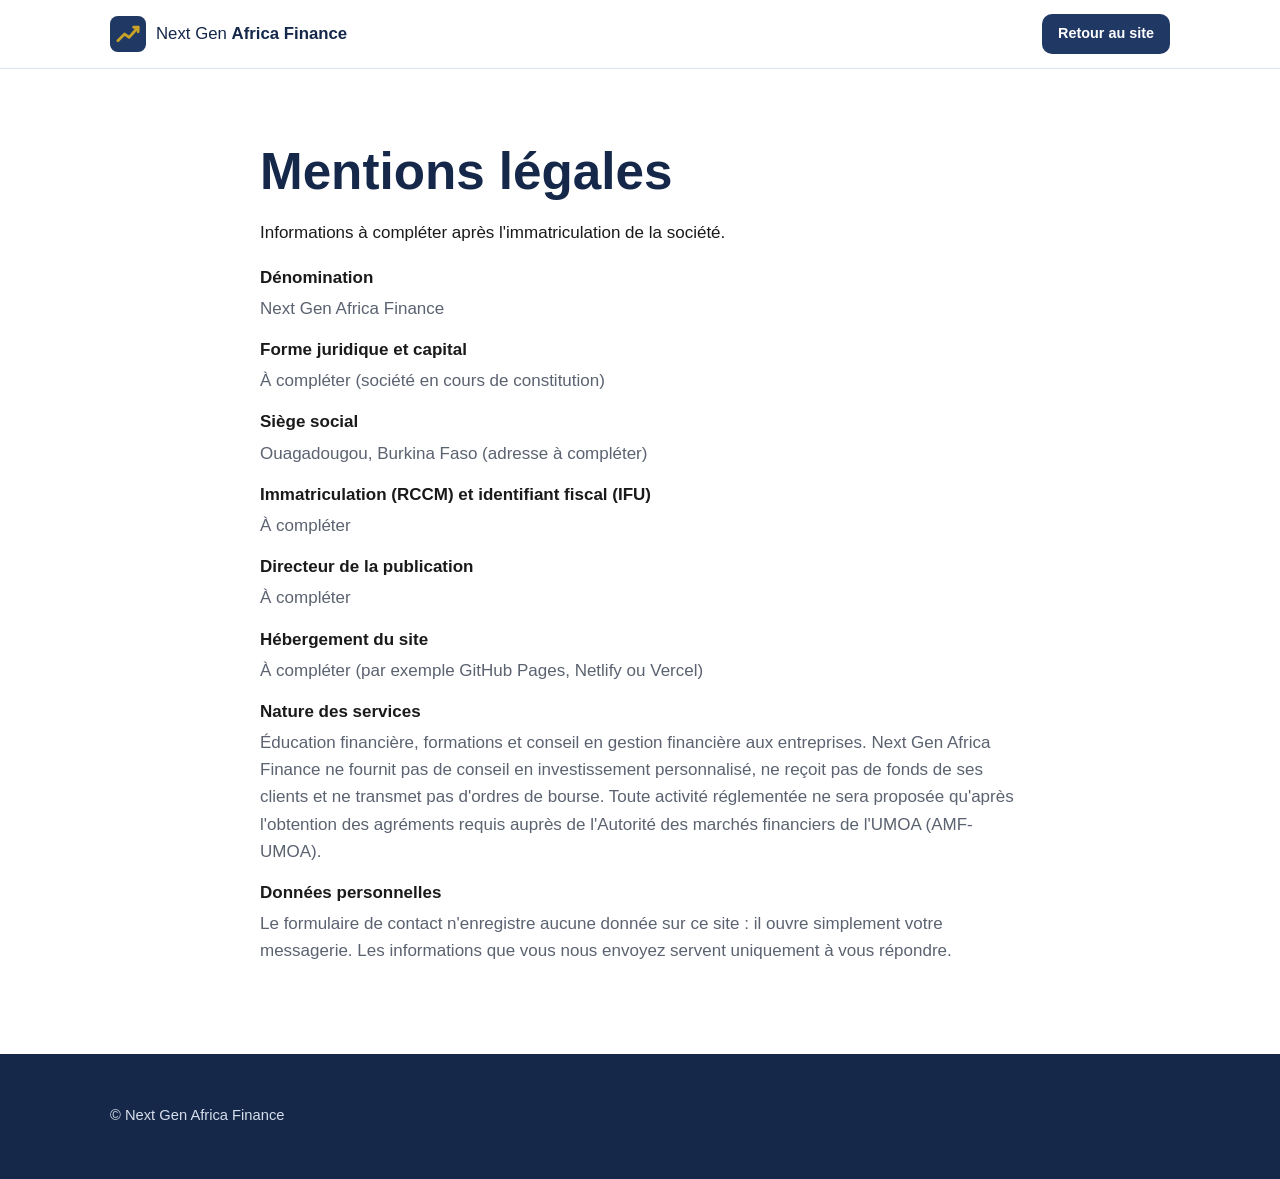
==== mentions-legales.html @ c7aa5c01 "Site vitrine de Next Gen Africa Finance Site statique HTML/CSS/JS : mission, services, parcours, équ" ====
<!doctype html>
<html lang="fr">
<head>
  <meta charset="utf-8">
  <meta name="viewport" content="width=device-width, initial-scale=1">
  <title>Mentions légales – Next Gen Africa Finance</title>
  <link rel="icon" href="assets/img/favicon.svg" type="image/svg+xml">
  <link rel="stylesheet" href="assets/css/style.css">
</head>
<body>
<header class="site-header">
  <div class="container nav">
    <a class="logo" href="index.html"><img src="assets/img/logo.svg" alt="" width="36" height="36"><span>Next Gen <strong>Africa Finance</strong></span></a>
    <a class="btn btn-small" href="index.html">Retour au site</a>
  </div>
</header>
<main class="section">
  <div class="container legal">
    <h1>Mentions légales</h1>
    <p>Informations à compléter après l'immatriculation de la société.</p>
    <dl>
      <dt>Dénomination</dt><dd>Next Gen Africa Finance</dd>
      <dt>Forme juridique et capital</dt><dd>À compléter (société en cours de constitution)</dd>
      <dt>Siège social</dt><dd>Ouagadougou, Burkina Faso (adresse à compléter)</dd>
      <dt>Immatriculation (RCCM) et identifiant fiscal (IFU)</dt><dd>À compléter</dd>
      <dt>Directeur de la publication</dt><dd>À compléter</dd>
      <dt>Hébergement du site</dt><dd>À compléter (par exemple GitHub Pages, Netlify ou Vercel)</dd>
      <dt>Nature des services</dt><dd>Éducation financière, formations et conseil en gestion financière aux entreprises. Next Gen Africa Finance ne fournit pas de conseil en investissement personnalisé, ne reçoit pas de fonds de ses clients et ne transmet pas d'ordres de bourse. Toute activité réglementée ne sera proposée qu'après l'obtention des agréments requis auprès de l'Autorité des marchés financiers de l'UMOA (AMF-UMOA).</dd>
      <dt>Données personnelles</dt><dd>Le formulaire de contact n'enregistre aucune donnée sur ce site : il ouvre simplement votre messagerie. Les informations que vous nous envoyez servent uniquement à vous répondre.</dd>
    </dl>
  </div>
</main>
<footer class="site-footer"><div class="container"><p>© Next Gen Africa Finance</p></div></footer>
</body>
</html>
---- assets/css/style.css ----
/* Next Gen Africa Finance — feuille de style du site vitrine */
:root {
  --navy: #1F3864;
  --navy-dark: #15284a;
  --gold: #C9A227;
  --ink: #1a1a1a;
  --muted: #5b6270;
  --bg: #ffffff;
  --bg-alt: #f3f6fb;
  --line: #dde3ee;
  --radius: 10px;
  --max: 1100px;
}

* { box-sizing: border-box; }
html { scroll-behavior: smooth; }
body {
  margin: 0;
  font-family: "Segoe UI", Roboto, Arial, Helvetica, sans-serif;
  color: var(--ink);
  background: var(--bg);
  line-height: 1.6;
  font-size: 17px;
}
img { max-width: 100%; }
a { color: var(--navy); }
h1, h2, h3 { line-height: 1.2; color: var(--navy-dark); }
h1 { font-size: clamp(2.1rem, 5vw, 3.2rem); margin: 0 0 16px; }
h2 { font-size: clamp(1.6rem, 3.4vw, 2.2rem); margin: 0 0 12px; }
h3 { font-size: 1.15rem; margin: 0 0 8px; }

.container { width: 100%; max-width: var(--max); margin: 0 auto; padding: 0 20px; }
.section { padding: 72px 0; }
.section-alt { background: var(--bg-alt); }
.section-lead { color: var(--muted); max-width: 720px; margin: 0 0 32px; font-size: 1.05rem; }

/* En-tête */
.site-header { position: sticky; top: 0; z-index: 10; background: rgba(255,255,255,.96); border-bottom: 1px solid var(--line); }
.nav { display: flex; align-items: center; justify-content: space-between; height: 68px; }
.logo { display: flex; align-items: center; gap: 10px; text-decoration: none; color: var(--navy-dark); font-size: 1.05rem; }
.menu { display: flex; align-items: center; gap: 22px; }
.menu a { text-decoration: none; color: var(--ink); font-size: .95rem; }
.menu a:hover { color: var(--navy); }
.menu-toggle { display: none; background: none; border: 1px solid var(--line); border-radius: 8px; padding: 8px 12px; font: inherit; cursor: pointer; }

/* Boutons */
.btn { display: inline-block; background: var(--navy); color: #fff !important; text-decoration: none; padding: 12px 22px; border-radius: var(--radius); border: 0; font: inherit; font-weight: 600; cursor: pointer; }
.btn:hover { background: var(--navy-dark); }
.btn-ghost { background: transparent; color: var(--navy) !important; border: 2px solid var(--navy); }
.btn-ghost:hover { background: var(--navy); color: #fff !important; }
.btn-small { padding: 8px 16px; font-size: .9rem; }

/* Accueil */
.hero { padding: 88px 0 72px; background: linear-gradient(135deg, #eef3fb 0%, #ffffff 60%); }
.hero-grid { display: grid; grid-template-columns: 1.4fr 1fr; gap: 48px; align-items: center; }
.eyebrow { text-transform: uppercase; letter-spacing: .08em; font-size: .8rem; font-weight: 700; color: var(--gold); margin: 0 0 12px; }
.lead { font-size: 1.15rem; color: var(--muted); max-width: 620px; }
.cta { display: flex; flex-wrap: wrap; gap: 12px; margin-top: 28px; }
.hero-card { background: var(--navy); color: #fff; border-radius: 16px; padding: 28px; display: grid; gap: 14px; }
.hero-step { display: flex; align-items: center; gap: 14px; font-size: 1.25rem; font-weight: 600; background: rgba(255,255,255,.08); border-radius: var(--radius); padding: 16px; }
.hero-step span { display: grid; place-items: center; width: 36px; height: 36px; border-radius: 50%; background: var(--gold); color: var(--navy-dark); font-weight: 800; }

/* Grilles et cartes */
.grid-3 { display: grid; grid-template-columns: repeat(3, 1fr); gap: 20px; }
.grid-2 { display: grid; grid-template-columns: repeat(2, 1fr); gap: 20px; }
.pillar, .card, .reason { background: #fff; border: 1px solid var(--line); border-radius: var(--radius); padding: 24px; }
.pillar { border-top: 4px solid var(--gold); }
.card p, .pillar p, .reason p { margin: 0; color: var(--muted); }
.card-soon { border-style: dashed; }
.badge { display: inline-block; margin: 0 0 8px !important; background: #fff4d6; color: #7a5b00 !important; font-size: .75rem; font-weight: 700; padding: 2px 10px; border-radius: 99px; }

/* Parcours */
.steps { list-style: none; padding: 0; margin: 0; display: grid; grid-template-columns: repeat(4, 1fr); gap: 20px; counter-reset: step; }
.steps li { counter-increment: step; background: var(--bg-alt); border-radius: var(--radius); padding: 22px; position: relative; }
.steps li::before { content: counter(step); display: grid; place-items: center; width: 34px; height: 34px; border-radius: 50%; background: var(--navy); color: #fff; font-weight: 700; margin-bottom: 10px; }
.steps strong { display: block; color: var(--navy-dark); font-size: 1.1rem; }
.steps span { color: var(--muted); font-size: .95rem; }

/* Équipe */
.poles { list-style: none; padding: 0; margin: 0; display: flex; flex-wrap: wrap; gap: 10px; }
.poles li { background: #fff; border: 1px solid var(--line); border-radius: 99px; padding: 8px 18px; font-weight: 600; color: var(--navy-dark); }

/* Agenda */
.event { display: flex; gap: 24px; align-items: flex-start; background: #fff; border: 1px solid var(--line); border-radius: var(--radius); padding: 24px; }
.event-date { margin: 0; background: var(--navy); color: #fff; font-weight: 700; border-radius: var(--radius); padding: 12px 16px; white-space: nowrap; }
.event p { margin: 0; color: var(--muted); }
.event .event-date { color: #fff; }

/* Contact */
.contact-grid { display: grid; grid-template-columns: 1fr 1fr; gap: 48px; }
.contact-list { list-style: none; padding: 0; }
.contact-list li { margin: 8px 0; }
.form { display: grid; gap: 14px; background: var(--bg-alt); padding: 24px; border-radius: var(--radius); }
.form label { display: grid; gap: 6px; font-weight: 600; font-size: .95rem; }
.form input, .form select, .form textarea { font: inherit; padding: 10px 12px; border: 1px solid var(--line); border-radius: 8px; background: #fff; }
.form-note { margin: 0; font-size: .85rem; color: var(--muted); }

/* Pied de page */
.site-footer { background: var(--navy-dark); color: #d7deeb; padding: 36px 0; font-size: .92rem; }
.site-footer a { color: #fff; }
.disclaimer { max-width: 820px; color: #aeb9cf; font-size: .85rem; }

/* Mentions légales */
.legal { max-width: 800px; }
.legal dt { font-weight: 700; margin-top: 14px; }
.legal dd { margin: 4px 0 0; color: var(--muted); }

/* Mobile */
@media (max-width: 900px) {
  .hero-grid, .contact-grid { grid-template-columns: 1fr; }
  .grid-3 { grid-template-columns: 1fr 1fr; }
  .steps { grid-template-columns: 1fr 1fr; }
}
@media (max-width: 640px) {
  body { font-size: 16px; }
  .section { padding: 52px 0; }
  .grid-3, .grid-2, .steps { grid-template-columns: 1fr; }
  .menu-toggle { display: block; }
  .menu { display: none; position: absolute; top: 68px; left: 0; right: 0; background: #fff; flex-direction: column; align-items: flex-start; padding: 16px 20px; gap: 14px; border-bottom: 1px solid var(--line); }
  .menu.open { display: flex; }
  .event { flex-direction: column; }
}
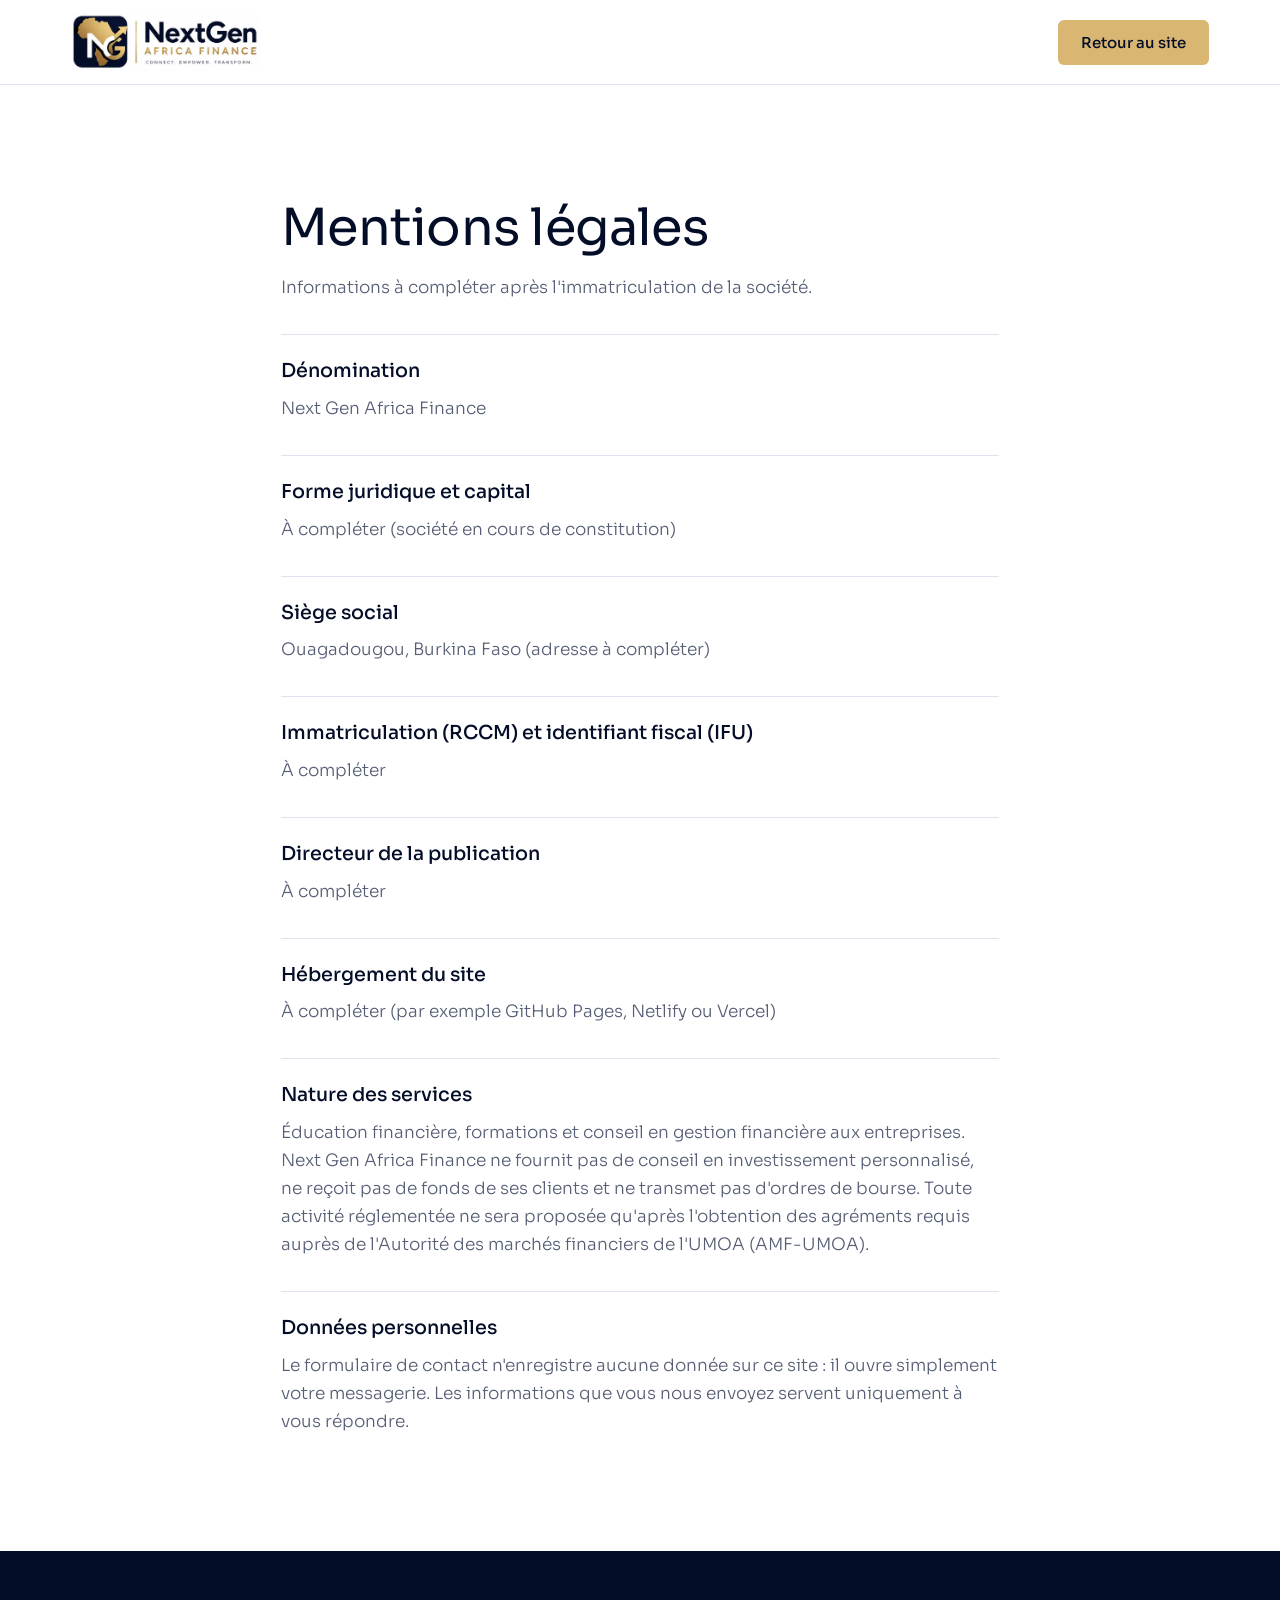
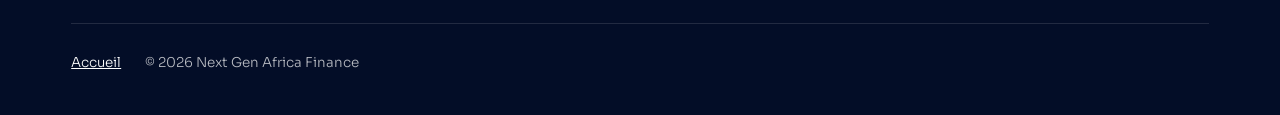
==== commit 9c1b67fc: "Refonte du site : design de cabinet de conseil aux couleurs du logo - Bandeau d'accueil bleu nuit an" ====
--- a/mentions-legales.html
+++ b/mentions-legales.html
@@ -4,14 +4,18 @@
   <meta charset="utf-8">
   <meta name="viewport" content="width=device-width, initial-scale=1">
   <title>Mentions légales – Next Gen Africa Finance</title>
-  <link rel="icon" href="assets/img/favicon.svg" type="image/svg+xml">
+  <meta name="robots" content="noindex">
+  <link rel="icon" href="assets/img/favicon.png" type="image/png">
+  <link rel="preconnect" href="https://fonts.googleapis.com">
+  <link rel="preconnect" href="https://fonts.gstatic.com" crossorigin>
+  <link href="https://fonts.googleapis.com/css2?family=Sora:wght@300;400;500;600;700&family=Newsreader:opsz,wght@6..72,400;6..72,500;6..72,600&display=swap" rel="stylesheet">
   <link rel="stylesheet" href="assets/css/style.css">
 </head>
 <body>
 <header class="site-header">
   <div class="container nav">
-    <a class="logo" href="index.html"><img src="assets/img/logo.svg" alt="" width="36" height="36"><span>Next Gen <strong>Africa Finance</strong></span></a>
-    <a class="btn btn-small" href="index.html">Retour au site</a>
+    <a class="brand" href="index.html" aria-label="Next Gen Africa Finance, retour à l'accueil"><img src="assets/img/logo-ngaf.png" alt="Next Gen Africa Finance" width="880" height="270"></a>
+    <a class="btn btn-gold" href="index.html">Retour au site</a>
   </div>
 </header>
 <main class="section">
@@ -30,6 +34,11 @@
     </dl>
   </div>
 </main>
-<footer class="site-footer"><div class="container"><p>© Next Gen Africa Finance</p></div></footer>
+<footer class="site-footer">
+  <div class="container footer-legal">
+    <p><a href="index.html">Accueil</a><span>© <span id="year">2026</span> Next Gen Africa Finance</span></p>
+  </div>
+</footer>
+<script src="assets/js/main.js"></script>
 </body>
 </html>
--- a/assets/css/style.css
+++ b/assets/css/style.css
@@ -1,122 +1,289 @@
-/* Next Gen Africa Finance — feuille de style du site vitrine */
+/* Next Gen Africa Finance — feuille de style
+   Couleurs tirées du logo : bleu nuit #030D27 et or #B89050 */
 :root {
-  --navy: #1F3864;
-  --navy-dark: #15284a;
-  --gold: #C9A227;
-  --ink: #1a1a1a;
-  --muted: #5b6270;
-  --bg: #ffffff;
-  --bg-alt: #f3f6fb;
-  --line: #dde3ee;
-  --radius: 10px;
-  --max: 1100px;
-}
-
-* { box-sizing: border-box; }
-html { scroll-behavior: smooth; }
+  --navy-950: #030D27;
+  --navy-900: #071A4A;
+  --navy-800: #0C2A78;
+  --royal: #1B3A8C;
+  --gold: #B89050;
+  --gold-light: #D9B672;
+  --gold-dark: #8E6B2F;
+  --ink: #0E1530;
+  --muted: #555E75;
+  --line: #DDE2EC;
+  --mist: #F1F3F7;
+  --white: #FFFFFF;
+  --sans: "Sora", "Segoe UI", system-ui, sans-serif;
+  --serif: "Newsreader", Georgia, "Times New Roman", serif;
+  --max: 1240px;
+  --gutter: clamp(20px, 4vw, 56px);
+}
+
+*, *::before, *::after { box-sizing: border-box; }
+html { scroll-behavior: smooth; scroll-padding-top: 96px; }
 body {
   margin: 0;
-  font-family: "Segoe UI", Roboto, Arial, Helvetica, sans-serif;
+  font-family: var(--sans);
+  font-weight: 300;
   color: var(--ink);
-  background: var(--bg);
-  line-height: 1.6;
+  background: var(--white);
   font-size: 17px;
-}
-img { max-width: 100%; }
-a { color: var(--navy); }
-h1, h2, h3 { line-height: 1.2; color: var(--navy-dark); }
-h1 { font-size: clamp(2.1rem, 5vw, 3.2rem); margin: 0 0 16px; }
-h2 { font-size: clamp(1.6rem, 3.4vw, 2.2rem); margin: 0 0 12px; }
-h3 { font-size: 1.15rem; margin: 0 0 8px; }
-
-.container { width: 100%; max-width: var(--max); margin: 0 auto; padding: 0 20px; }
-.section { padding: 72px 0; }
-.section-alt { background: var(--bg-alt); }
-.section-lead { color: var(--muted); max-width: 720px; margin: 0 0 32px; font-size: 1.05rem; }
-
-/* En-tête */
-.site-header { position: sticky; top: 0; z-index: 10; background: rgba(255,255,255,.96); border-bottom: 1px solid var(--line); }
-.nav { display: flex; align-items: center; justify-content: space-between; height: 68px; }
-.logo { display: flex; align-items: center; gap: 10px; text-decoration: none; color: var(--navy-dark); font-size: 1.05rem; }
-.menu { display: flex; align-items: center; gap: 22px; }
-.menu a { text-decoration: none; color: var(--ink); font-size: .95rem; }
-.menu a:hover { color: var(--navy); }
-.menu-toggle { display: none; background: none; border: 1px solid var(--line); border-radius: 8px; padding: 8px 12px; font: inherit; cursor: pointer; }
-
-/* Boutons */
-.btn { display: inline-block; background: var(--navy); color: #fff !important; text-decoration: none; padding: 12px 22px; border-radius: var(--radius); border: 0; font: inherit; font-weight: 600; cursor: pointer; }
-.btn:hover { background: var(--navy-dark); }
-.btn-ghost { background: transparent; color: var(--navy) !important; border: 2px solid var(--navy); }
-.btn-ghost:hover { background: var(--navy); color: #fff !important; }
-.btn-small { padding: 8px 16px; font-size: .9rem; }
-
-/* Accueil */
-.hero { padding: 88px 0 72px; background: linear-gradient(135deg, #eef3fb 0%, #ffffff 60%); }
-.hero-grid { display: grid; grid-template-columns: 1.4fr 1fr; gap: 48px; align-items: center; }
-.eyebrow { text-transform: uppercase; letter-spacing: .08em; font-size: .8rem; font-weight: 700; color: var(--gold); margin: 0 0 12px; }
-.lead { font-size: 1.15rem; color: var(--muted); max-width: 620px; }
-.cta { display: flex; flex-wrap: wrap; gap: 12px; margin-top: 28px; }
-.hero-card { background: var(--navy); color: #fff; border-radius: 16px; padding: 28px; display: grid; gap: 14px; }
-.hero-step { display: flex; align-items: center; gap: 14px; font-size: 1.25rem; font-weight: 600; background: rgba(255,255,255,.08); border-radius: var(--radius); padding: 16px; }
-.hero-step span { display: grid; place-items: center; width: 36px; height: 36px; border-radius: 50%; background: var(--gold); color: var(--navy-dark); font-weight: 800; }
-
-/* Grilles et cartes */
-.grid-3 { display: grid; grid-template-columns: repeat(3, 1fr); gap: 20px; }
-.grid-2 { display: grid; grid-template-columns: repeat(2, 1fr); gap: 20px; }
-.pillar, .card, .reason { background: #fff; border: 1px solid var(--line); border-radius: var(--radius); padding: 24px; }
-.pillar { border-top: 4px solid var(--gold); }
-.card p, .pillar p, .reason p { margin: 0; color: var(--muted); }
-.card-soon { border-style: dashed; }
-.badge { display: inline-block; margin: 0 0 8px !important; background: #fff4d6; color: #7a5b00 !important; font-size: .75rem; font-weight: 700; padding: 2px 10px; border-radius: 99px; }
-
-/* Parcours */
-.steps { list-style: none; padding: 0; margin: 0; display: grid; grid-template-columns: repeat(4, 1fr); gap: 20px; counter-reset: step; }
-.steps li { counter-increment: step; background: var(--bg-alt); border-radius: var(--radius); padding: 22px; position: relative; }
-.steps li::before { content: counter(step); display: grid; place-items: center; width: 34px; height: 34px; border-radius: 50%; background: var(--navy); color: #fff; font-weight: 700; margin-bottom: 10px; }
-.steps strong { display: block; color: var(--navy-dark); font-size: 1.1rem; }
-.steps span { color: var(--muted); font-size: .95rem; }
-
-/* Équipe */
-.poles { list-style: none; padding: 0; margin: 0; display: flex; flex-wrap: wrap; gap: 10px; }
-.poles li { background: #fff; border: 1px solid var(--line); border-radius: 99px; padding: 8px 18px; font-weight: 600; color: var(--navy-dark); }
-
-/* Agenda */
-.event { display: flex; gap: 24px; align-items: flex-start; background: #fff; border: 1px solid var(--line); border-radius: var(--radius); padding: 24px; }
-.event-date { margin: 0; background: var(--navy); color: #fff; font-weight: 700; border-radius: var(--radius); padding: 12px 16px; white-space: nowrap; }
-.event p { margin: 0; color: var(--muted); }
-.event .event-date { color: #fff; }
-
-/* Contact */
-.contact-grid { display: grid; grid-template-columns: 1fr 1fr; gap: 48px; }
-.contact-list { list-style: none; padding: 0; }
-.contact-list li { margin: 8px 0; }
-.form { display: grid; gap: 14px; background: var(--bg-alt); padding: 24px; border-radius: var(--radius); }
-.form label { display: grid; gap: 6px; font-weight: 600; font-size: .95rem; }
-.form input, .form select, .form textarea { font: inherit; padding: 10px 12px; border: 1px solid var(--line); border-radius: 8px; background: #fff; }
-.form-note { margin: 0; font-size: .85rem; color: var(--muted); }
-
-/* Pied de page */
-.site-footer { background: var(--navy-dark); color: #d7deeb; padding: 36px 0; font-size: .92rem; }
-.site-footer a { color: #fff; }
-.disclaimer { max-width: 820px; color: #aeb9cf; font-size: .85rem; }
-
-/* Mentions légales */
-.legal { max-width: 800px; }
-.legal dt { font-weight: 700; margin-top: 14px; }
-.legal dd { margin: 4px 0 0; color: var(--muted); }
-
-/* Mobile */
-@media (max-width: 900px) {
-  .hero-grid, .contact-grid { grid-template-columns: 1fr; }
-  .grid-3 { grid-template-columns: 1fr 1fr; }
-  .steps { grid-template-columns: 1fr 1fr; }
-}
-@media (max-width: 640px) {
+  line-height: 1.65;
+  -webkit-font-smoothing: antialiased;
+}
+img { max-width: 100%; height: auto; display: block; }
+a { color: var(--royal); }
+h1, h2, h3 { font-weight: 400; line-height: 1.15; margin: 0; letter-spacing: -0.015em; }
+p { margin: 0; }
+:focus-visible { outline: 3px solid var(--gold-light); outline-offset: 3px; }
+.sr-only { position: absolute; width: 1px; height: 1px; overflow: hidden; clip: rect(0 0 0 0); white-space: nowrap; }
+.skip-link { position: absolute; left: 16px; top: -60px; z-index: 100; background: var(--gold); color: var(--navy-950); padding: 10px 16px; font-weight: 600; }
+.skip-link:focus { top: 12px; }
+
+.container { width: 100%; max-width: var(--max); margin: 0 auto; padding: 0 var(--gutter); }
+.section { padding: clamp(72px, 9vw, 128px) 0; }
+
+/* ---------- Boutons ---------- */
+.btn {
+  display: inline-flex; align-items: center; justify-content: center;
+  font: 500 15px/1 var(--sans);
+  padding: 14px 22px; border-radius: 6px; border: 1.5px solid transparent;
+  text-decoration: none; cursor: pointer; transition: background .2s, color .2s, border-color .2s;
+}
+.btn-lg { font-size: 17px; padding: 20px 34px; }
+.btn-gold { background: var(--gold-light); color: var(--navy-950); }
+.btn-gold:hover { background: var(--gold); }
+.btn-line { color: var(--white); border-color: rgba(255,255,255,.55); }
+.btn-line:hover { background: rgba(255,255,255,.1); border-color: var(--white); }
+.btn-outline { background: transparent; color: var(--royal); border: 1.5px solid var(--royal); border-radius: 0; padding: 18px 34px; font-size: 17px; }
+.btn-outline:hover { background: var(--royal); color: var(--white); }
+
+/* ---------- En-tête ---------- */
+.site-header { position: sticky; top: 0; z-index: 50; background: var(--white); box-shadow: 0 1px 0 var(--line); }
+.topbar { background: var(--navy-950); color: rgba(255,255,255,.75); font-size: 13.5px; }
+.topbar-inner { display: flex; justify-content: space-between; align-items: center; min-height: 40px; }
+.topbar nav { display: flex; }
+.topbar a { color: var(--white); text-decoration: none; padding: 0 18px; border-left: 1px solid rgba(255,255,255,.2); }
+.topbar a:first-child { border-left: 0; }
+.topbar a:last-child { padding-right: 0; }
+.topbar a:hover { color: var(--gold-light); }
+.nav { display: flex; align-items: center; justify-content: space-between; min-height: 84px; gap: 24px; }
+.brand img { width: auto; height: 58px; }
+.menu { display: flex; align-items: center; gap: clamp(18px, 2.4vw, 36px); }
+.menu a:not(.btn) { color: var(--ink); text-decoration: none; font-weight: 400; font-size: 16px; padding: 6px 0; border-bottom: 2px solid transparent; }
+.menu a:not(.btn):hover { border-bottom-color: var(--gold); }
+.menu-toggle { display: none; background: none; border: 0; padding: 12px; cursor: pointer; }
+.menu-toggle-bars, .menu-toggle-bars::before, .menu-toggle-bars::after {
+  display: block; width: 24px; height: 2px; background: var(--navy-950); position: relative; transition: transform .2s;
+}
+.menu-toggle-bars::before, .menu-toggle-bars::after { content: ""; position: absolute; left: 0; }
+.menu-toggle-bars::before { top: -7px; }
+.menu-toggle-bars::after { top: 7px; }
+.menu-toggle[aria-expanded="true"] .menu-toggle-bars { background: transparent; }
+.menu-toggle[aria-expanded="true"] .menu-toggle-bars::before { transform: translateY(7px) rotate(45deg); }
+.menu-toggle[aria-expanded="true"] .menu-toggle-bars::after { transform: translateY(-7px) rotate(-45deg); }
+
+/* ---------- Bandeau d'accueil ---------- */
+.hero {
+  position: relative; overflow: hidden; color: var(--white);
+  background:
+    radial-gradient(ellipse 70% 90% at 0% 0%, var(--navy-800) 0%, transparent 70%),
+    radial-gradient(ellipse 60% 80% at 85% 60%, #10275F 0%, transparent 70%),
+    var(--navy-950);
+  min-height: min(760px, 86vh);
+  display: flex; align-items: center;
+}
+.hero-orbits { position: absolute; inset: 0; width: 100%; height: 100%; }
+.hero-inner { position: relative; padding-top: 56px; padding-bottom: 96px; }
+.crumbs { display: flex; flex-wrap: wrap; gap: 8px 0; font-size: 14px; font-weight: 500; margin-bottom: clamp(48px, 8vw, 110px); }
+.crumbs span { color: rgba(255,255,255,.62); }
+.crumbs span + span::before { content: ""; display: inline-block; width: 6px; height: 6px; border-top: 1.5px solid currentColor; border-right: 1.5px solid currentColor; transform: rotate(45deg); margin: 0 16px 1px 12px; }
+.crumbs span:last-child { color: var(--white); }
+.hero h1 { font-size: clamp(2.3rem, 5vw, 4.25rem); max-width: 18ch; letter-spacing: -0.025em; line-height: 1.08; }
+.hero-lead { font-size: clamp(1.05rem, 1.6vw, 1.35rem); max-width: 36em; margin-top: 32px; color: rgba(255,255,255,.88); }
+.hero-cta { display: flex; flex-wrap: wrap; gap: 16px; margin-top: 44px; }
+@media (prefers-reduced-motion: no-preference) {
+  .hero-inner > * { animation: rise .9s cubic-bezier(.2,.7,.2,1) both; }
+  .hero-inner > :nth-child(2) { animation-delay: .1s; }
+  .hero-inner > :nth-child(3) { animation-delay: .22s; }
+  .hero-inner > :nth-child(4) { animation-delay: .34s; }
+  @keyframes rise { from { opacity: 0; transform: translateY(18px); } }
+}
+
+/* ---------- Approche ---------- */
+.intro { border-top: 6px solid var(--navy-800); padding-bottom: 0; }
+.intro-grid { display: grid; grid-template-columns: 1fr 1fr; gap: clamp(40px, 7vw, 110px); padding-left: clamp(0px, 4vw, 72px); padding-right: clamp(0px, 4vw, 72px); }
+.icon-xl { width: 84px; height: 84px; margin-bottom: 26px; }
+.intro-item h2 { font-size: clamp(1.6rem, 2.6vw, 2.25rem); color: var(--navy-950); margin-bottom: 20px; }
+.intro-item p { color: var(--navy-900); font-size: 18px; line-height: 1.75; }
+.statement { margin-top: clamp(64px, 8vw, 110px); padding-bottom: clamp(72px, 9vw, 128px); }
+.statement::before { content: ""; display: block; border-top: 1px solid var(--line); margin-bottom: clamp(40px, 5vw, 56px); }
+.statement h2 { font-size: clamp(2rem, 4.2vw, 3.4rem); color: var(--royal); max-width: 22ch; }
+.statement > p { font-size: clamp(1.05rem, 1.5vw, 1.3rem); max-width: 50em; margin-top: 24px; color: var(--ink); }
+.facts { display: grid; grid-template-columns: repeat(4, 1fr); margin: 56px 0 0; border-top: 1px solid var(--line); }
+.facts div { padding: 28px 24px 0 0; }
+.facts div + div { padding-left: 24px; border-left: 1px solid var(--line); }
+.facts dt { font-family: var(--serif); font-size: clamp(2.4rem, 4vw, 3.4rem); color: var(--gold-dark); line-height: 1; }
+.facts dd { margin: 10px 0 0; color: var(--muted); font-size: 15px; }
+
+/* ---------- En-têtes de section ---------- */
+.section-head { max-width: 46em; margin-bottom: clamp(40px, 5vw, 64px); }
+.section-head h2 { font-size: clamp(2rem, 3.8vw, 3rem); color: var(--navy-950); }
+.section-head p { margin-top: 14px; font-size: 18px; color: var(--muted); }
+.section-head-center { text-align: center; margin-left: auto; margin-right: auto; }
+
+/* ---------- Services ---------- */
+.services { background: var(--mist); }
+.service-grid { display: grid; grid-template-columns: repeat(3, 1fr); border-top: 1px solid #CDD3E0; }
+.service { padding: 40px 36px 44px 0; border-bottom: 1px solid #CDD3E0; }
+.service:not(:nth-child(3n+1)) { padding-left: 36px; border-left: 1px solid #CDD3E0; }
+.service svg { width: 40px; height: 40px; fill: none; stroke: var(--royal); stroke-width: 1.8; stroke-linecap: round; stroke-linejoin: round; margin-bottom: 22px; }
+.service h3 { font-size: 1.3rem; font-weight: 500; color: var(--navy-950); margin-bottom: 12px; display: flex; flex-wrap: wrap; align-items: center; gap: 10px; }
+.service p { color: var(--muted); font-size: 16px; }
+.service-soon svg { stroke: var(--gold-dark); }
+.badge { font-size: 12px; font-weight: 600; color: var(--gold-dark); background: #F4EAD6; padding: 4px 10px; border-radius: 999px; letter-spacing: .02em; }
+
+/* ---------- Parcours ---------- */
+.steps { list-style: none; margin: 0; padding: 0; display: grid; grid-template-columns: repeat(4, 1fr); gap: 32px; counter-reset: step; }
+.steps li { counter-increment: step; position: relative; padding-top: 72px; }
+.steps li::before {
+  content: counter(step); position: absolute; top: 0; left: 0; width: 48px; height: 48px; border-radius: 50%;
+  display: grid; place-items: center; font: 500 18px var(--sans); color: var(--navy-950); background: var(--gold-light);
+}
+.steps li:not(:last-child)::after { content: ""; position: absolute; top: 24px; left: 64px; right: -16px; height: 1px; background: linear-gradient(90deg, var(--gold), var(--line)); }
+.steps h3 { font-size: 1.35rem; color: var(--navy-950); margin-bottom: 10px; font-weight: 500; }
+.steps p { color: var(--muted); font-size: 16px; }
+
+/* ---------- Ce qui nous distingue ---------- */
+.commitments { background: var(--navy-950); color: var(--white); position: relative; overflow: hidden; }
+.commitments::before { content: ""; position: absolute; width: 900px; height: 900px; right: -380px; top: -300px; border-radius: 50%; border: 1px solid rgba(217,182,114,.25); box-shadow: 0 0 0 80px rgba(255,255,255,.015), 0 0 0 160px rgba(255,255,255,.012); }
+.commit-grid { position: relative; display: grid; grid-template-columns: 1fr 2fr; gap: clamp(40px, 6vw, 96px); }
+.commit-grid > h2 { font-size: clamp(2rem, 3.8vw, 3rem); max-width: 10ch; }
+.commit-list { display: grid; grid-template-columns: 1fr 1fr; gap: 48px 56px; }
+.commit-list h3 { font-size: 1.3rem; font-weight: 500; color: var(--gold-light); margin-bottom: 10px; padding-top: 18px; border-top: 1px solid rgba(255,255,255,.18); }
+.commit-list p { color: rgba(255,255,255,.78); }
+
+/* ---------- Équipe ---------- */
+.team { background: var(--mist); }
+.team .section-head h2 { font-size: 15px; font-weight: 600; letter-spacing: .14em; text-transform: uppercase; }
+.team-grid { display: grid; grid-template-columns: repeat(3, 1fr); gap: 6px; max-width: 1540px; margin: 0 auto; }
+.member { background: var(--white); text-align: center; padding: 48px 36px 52px; display: flex; flex-direction: column; align-items: center; transition: box-shadow .25s; }
+.member:hover { box-shadow: 0 18px 40px rgba(3,13,39,.12); position: relative; z-index: 1; }
+.member[hidden] { display: none; }
+.avatar {
+  width: 200px; height: 200px; border-radius: 50%; object-fit: cover; margin-bottom: 36px;
+  display: grid; place-items: center; font: 400 64px var(--serif); color: var(--gold-light);
+  background: radial-gradient(circle at 30% 25%, var(--navy-800), var(--navy-950) 70%);
+  box-shadow: inset 0 0 0 1px rgba(217,182,114,.35);
+}
+.member h3 { font-family: var(--serif); font-size: clamp(1.7rem, 2.4vw, 2.2rem); font-weight: 500; color: #000; }
+.member-role { font-weight: 600; font-size: 16px; margin-top: 14px; padding-bottom: 14px; position: relative; }
+.member-role::after { content: ""; position: absolute; bottom: 0; left: 50%; width: 56px; height: 1px; background: var(--line); transform: translateX(-50%); }
+.member-bio { color: var(--muted); font-size: 15.5px; margin-top: 14px; max-width: 34ch; }
+.mail { margin-top: 26px; width: 42px; height: 42px; border-radius: 50%; background: var(--navy-950); display: grid; place-items: center; transition: background .2s; }
+.mail:hover { background: var(--gold-dark); }
+.mail svg { width: 20px; height: 20px; fill: none; stroke: var(--white); stroke-width: 1.5; }
+.team-more { text-align: center; margin-top: 48px; }
+
+/* ---------- Agenda ---------- */
+.agenda-grid { display: grid; grid-template-columns: 1fr 2fr; gap: 48px; align-items: start; }
+.event { display: grid; grid-template-columns: auto 1fr; gap: 36px; padding: 40px; border: 1px solid var(--line); border-left: 4px solid var(--gold); }
+.event-date { font-family: var(--serif); font-size: 3rem; line-height: 1; color: var(--navy-950); }
+.event-date span { display: block; font-family: var(--sans); font-size: 15px; font-weight: 500; color: var(--gold-dark); margin-bottom: 8px; }
+.event h3 { font-size: 1.5rem; color: var(--navy-950); margin-bottom: 10px; }
+.event p { color: var(--muted); }
+.text-link { display: inline-block; margin-top: 18px; font-weight: 500; color: var(--royal); text-underline-offset: 5px; }
+
+/* ---------- Contact ---------- */
+.contact { background: linear-gradient(120deg, var(--navy-900), var(--navy-950)); color: var(--white); }
+.contact-grid { display: grid; grid-template-columns: 1fr 1.25fr; gap: clamp(40px, 6vw, 96px); }
+.contact-intro h2 { font-size: clamp(2rem, 3.8vw, 3rem); }
+.contact-intro > p { margin-top: 18px; color: rgba(255,255,255,.8); font-size: 18px; }
+.contact-list { list-style: none; padding: 0; margin: 40px 0 0; }
+.contact-list li { display: grid; grid-template-columns: 110px 1fr; padding: 16px 0; border-top: 1px solid rgba(255,255,255,.15); }
+.contact-list span { color: var(--gold-light); font-weight: 500; font-size: 15px; }
+.contact-list a { color: var(--white); }
+.form { background: var(--white); color: var(--ink); padding: clamp(28px, 4vw, 48px); border-radius: 4px; display: grid; gap: 20px; }
+.form-row { display: grid; grid-template-columns: 1fr 1fr; gap: 20px; }
+.form label { display: grid; gap: 8px; font-weight: 500; font-size: 14.5px; color: var(--navy-950); }
+.form input, .form select, .form textarea {
+  font: 300 16px var(--sans); color: var(--ink); padding: 14px 16px; border: 1px solid #C9D0DE; border-radius: 4px; background: var(--white); width: 100%;
+}
+.form input:focus, .form select:focus, .form textarea:focus { outline: none; border-color: var(--royal); box-shadow: 0 0 0 3px rgba(27,58,140,.15); }
+.form .btn { justify-self: start; }
+.form-note { font-size: 13.5px; color: var(--muted); }
+.form-error { color: #B42318; font-size: 15px; font-weight: 500; }
+
+/* ---------- Pied de page ---------- */
+.site-footer { background: var(--navy-950); color: rgba(255,255,255,.72); font-size: 15px; padding-top: 72px; }
+.footer-grid { display: grid; grid-template-columns: 1.4fr 1fr 1fr 1fr; gap: 40px; padding-bottom: 56px; }
+.footer-brand { display: flex; gap: 16px; align-items: flex-start; }
+.footer-brand img { width: 56px; height: 56px; border-radius: 9px; flex: none; }
+.footer-brand strong { color: var(--white); font-weight: 600; }
+.site-footer h2 { font-size: 15px; font-weight: 600; color: var(--gold-light); margin-bottom: 16px; letter-spacing: 0; }
+.site-footer nav { display: flex; flex-direction: column; gap: 10px; }
+.site-footer nav a { color: rgba(255,255,255,.8); text-decoration: none; }
+.site-footer nav a:hover { color: var(--white); }
+.site-footer .btn { margin-top: 16px; }
+.footer-legal { padding-top: 0; padding-bottom: 40px; display: grid; gap: 16px; font-size: 13.5px; }
+.footer-legal::before { content: ""; border-top: 1px solid rgba(255,255,255,.12); margin-bottom: 12px; }
+.footer-legal p:last-child { display: flex; flex-wrap: wrap; gap: 8px 24px; }
+.footer-legal a { color: var(--white); }
+.disclaimer { max-width: 80em; }
+
+/* ---------- Mentions légales ---------- */
+.legal { max-width: 820px; }
+.legal h1 { font-size: clamp(2.2rem, 4vw, 3.2rem); color: var(--navy-950); margin-bottom: 16px; }
+.legal h2 { font-size: 1.5rem; color: var(--navy-950); margin: 40px 0 12px; }
+.legal p, .legal li { color: var(--muted); }
+.legal ul { padding-left: 20px; }
+
+/* ---------- Responsive ---------- */
+@media (max-width: 1080px) {
+  .menu-toggle { display: block; }
+  .menu {
+    position: absolute; left: 0; right: 0; top: 100%; background: var(--white);
+    flex-direction: column; align-items: stretch; gap: 0; padding: 8px var(--gutter) 24px;
+    box-shadow: 0 16px 30px rgba(3,13,39,.12); display: none;
+  }
+  .menu.open { display: flex; }
+  .menu a:not(.btn) { padding: 16px 0; border-bottom: 1px solid var(--line); }
+  .menu .btn { margin-top: 16px; }
+  .nav { position: relative; }
+  .service-grid { grid-template-columns: 1fr 1fr; }
+  .service, .service:not(:nth-child(3n+1)) { padding: 36px 28px 40px 0; border-left: 0; }
+  .service:nth-child(2n) { padding-left: 28px; border-left: 1px solid #CDD3E0; }
+  .steps { grid-template-columns: 1fr 1fr; row-gap: 48px; }
+  .steps li:nth-child(2)::after { display: none; }
+  .commit-grid, .agenda-grid { grid-template-columns: 1fr; }
+  .team-grid { grid-template-columns: 1fr 1fr; }
+  .footer-grid { grid-template-columns: 1fr 1fr; }
+}
+@media (max-width: 720px) {
   body { font-size: 16px; }
-  .section { padding: 52px 0; }
-  .grid-3, .grid-2, .steps { grid-template-columns: 1fr; }
-  .menu-toggle { display: block; }
-  .menu { display: none; position: absolute; top: 68px; left: 0; right: 0; background: #fff; flex-direction: column; align-items: flex-start; padding: 16px 20px; gap: 14px; border-bottom: 1px solid var(--line); }
-  .menu.open { display: flex; }
-  .event { flex-direction: column; }
-}
+  .topbar p { display: none; }
+  .topbar-inner { justify-content: center; }
+  .topbar a { padding: 0 12px; }
+  .nav { min-height: 70px; }
+  .brand img { height: 44px; }
+  .hero { min-height: 0; }
+  .crumbs { display: none; }
+  .hero-inner { padding-top: 48px; }
+  .btn-lg { width: 100%; }
+  .intro-grid, .contact-grid, .form-row, .commit-list { grid-template-columns: 1fr; }
+  .facts { grid-template-columns: 1fr 1fr; }
+  .facts div:nth-child(3) { padding-left: 0; border-left: 0; }
+  .service-grid { grid-template-columns: 1fr; }
+  .service, .service:nth-child(2n), .service:not(:nth-child(3n+1)) { padding: 32px 0; border-left: 0; }
+  .steps { grid-template-columns: 1fr; }
+  .steps li::after { display: none; }
+  .team-grid { grid-template-columns: 1fr; }
+  .avatar { width: 160px; height: 160px; font-size: 52px; }
+  .event { grid-template-columns: 1fr; padding: 28px; gap: 16px; }
+  .footer-grid { grid-template-columns: 1fr; }
+  .form .btn { justify-self: stretch; }
+}
+@media (prefers-reduced-motion: reduce) { html { scroll-behavior: auto; } }
+.legal dl { margin: 32px 0 0; }
+.legal dt { font-size: 1.2rem; font-weight: 500; color: var(--navy-950); margin-top: 32px; padding-top: 20px; border-top: 1px solid var(--line); }
+.legal dd { margin: 8px 0 0; color: var(--muted); }
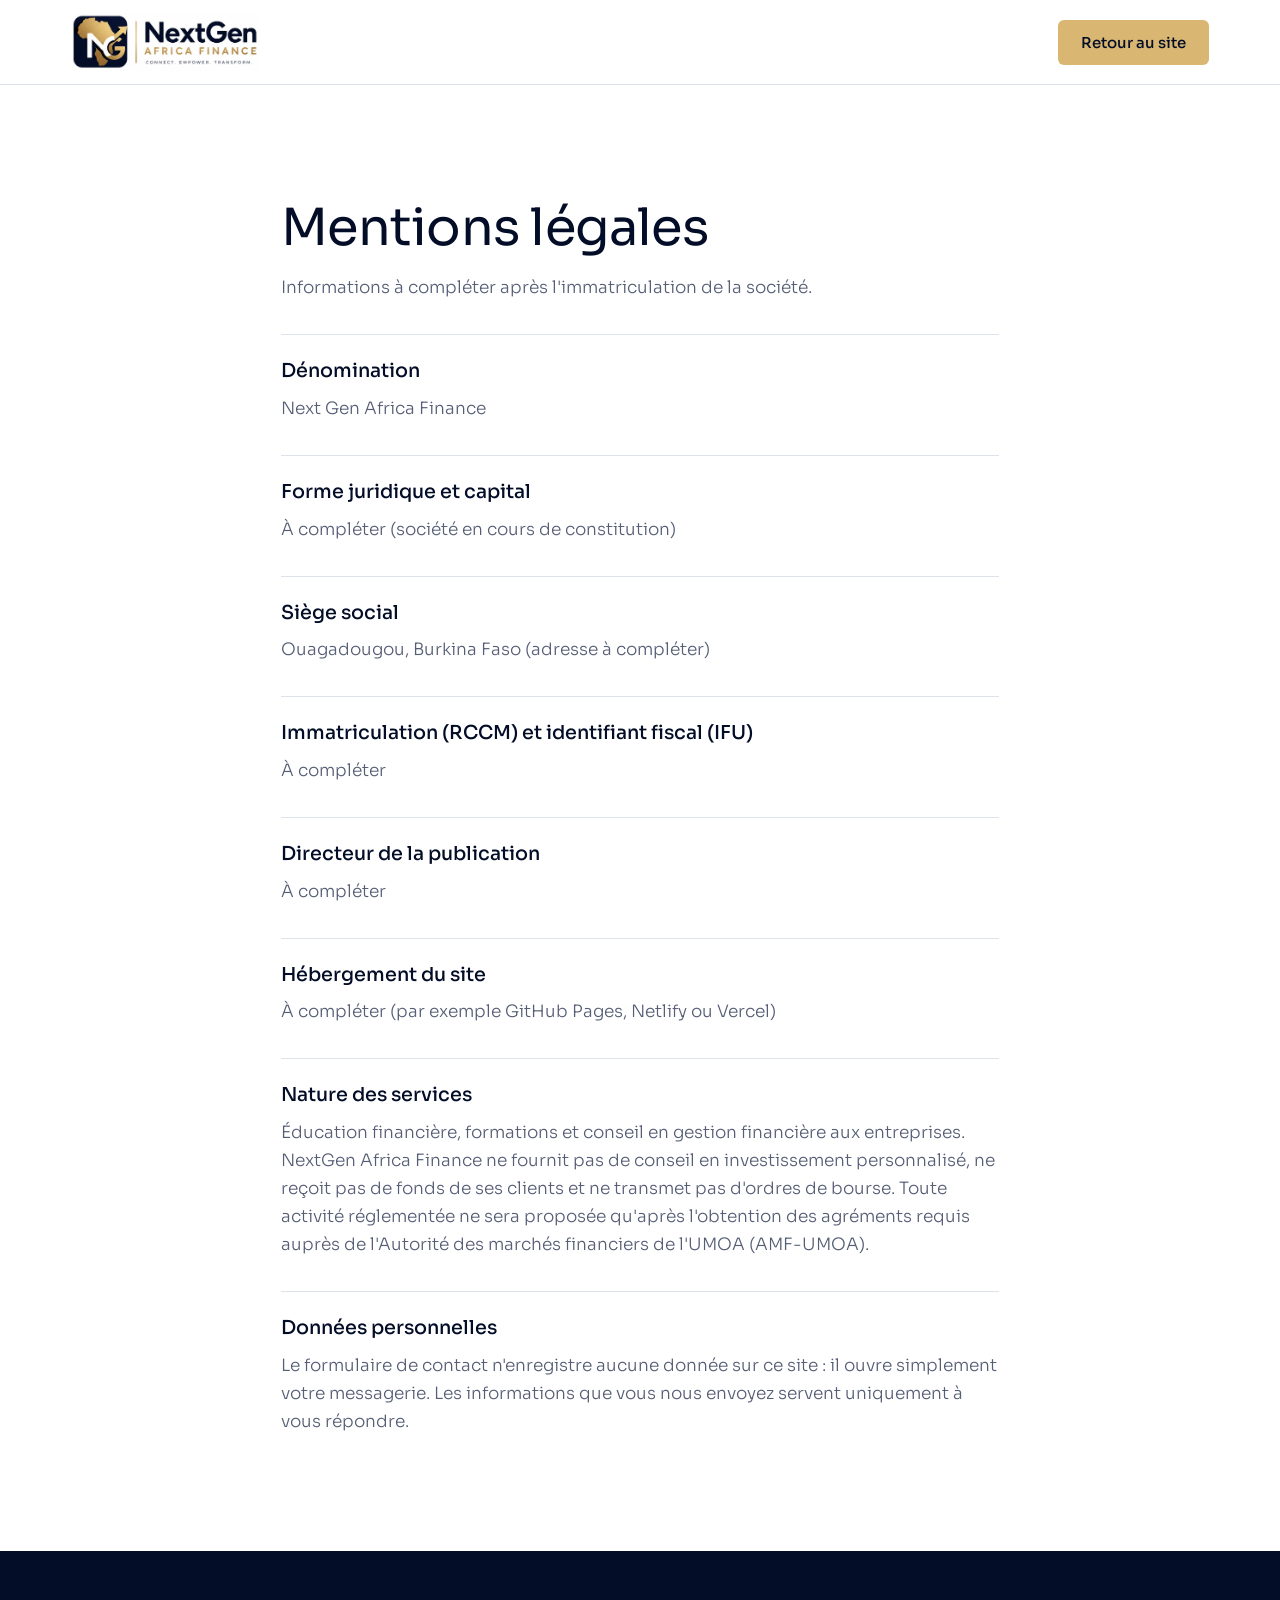
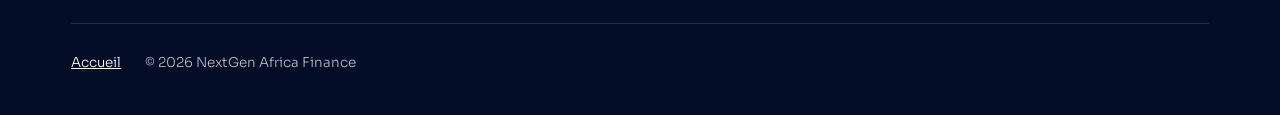
==== commit 65c871d2: "Carte de l'Afrique dans le bandeau, pôle Secrétariat, nom NextGen - Carte de l'Afrique (Natural Eart" ====
--- a/mentions-legales.html
+++ b/mentions-legales.html
@@ -3,7 +3,7 @@
 <head>
   <meta charset="utf-8">
   <meta name="viewport" content="width=device-width, initial-scale=1">
-  <title>Mentions légales – Next Gen Africa Finance</title>
+  <title>Mentions légales – NextGen Africa Finance</title>
   <meta name="robots" content="noindex">
   <link rel="icon" href="assets/img/favicon.png" type="image/png">
   <link rel="preconnect" href="https://fonts.googleapis.com">
@@ -14,7 +14,7 @@
 <body>
 <header class="site-header">
   <div class="container nav">
-    <a class="brand" href="index.html" aria-label="Next Gen Africa Finance, retour à l'accueil"><img src="assets/img/logo-ngaf.png" alt="Next Gen Africa Finance" width="880" height="270"></a>
+    <a class="brand" href="index.html" aria-label="NextGen Africa Finance, retour à l'accueil"><img src="assets/img/logo-ngaf.png" alt="NextGen Africa Finance" width="880" height="270"></a>
     <a class="btn btn-gold" href="index.html">Retour au site</a>
   </div>
 </header>
@@ -29,14 +29,14 @@
       <dt>Immatriculation (RCCM) et identifiant fiscal (IFU)</dt><dd>À compléter</dd>
       <dt>Directeur de la publication</dt><dd>À compléter</dd>
       <dt>Hébergement du site</dt><dd>À compléter (par exemple GitHub Pages, Netlify ou Vercel)</dd>
-      <dt>Nature des services</dt><dd>Éducation financière, formations et conseil en gestion financière aux entreprises. Next Gen Africa Finance ne fournit pas de conseil en investissement personnalisé, ne reçoit pas de fonds de ses clients et ne transmet pas d'ordres de bourse. Toute activité réglementée ne sera proposée qu'après l'obtention des agréments requis auprès de l'Autorité des marchés financiers de l'UMOA (AMF-UMOA).</dd>
+      <dt>Nature des services</dt><dd>Éducation financière, formations et conseil en gestion financière aux entreprises. NextGen Africa Finance ne fournit pas de conseil en investissement personnalisé, ne reçoit pas de fonds de ses clients et ne transmet pas d'ordres de bourse. Toute activité réglementée ne sera proposée qu'après l'obtention des agréments requis auprès de l'Autorité des marchés financiers de l'UMOA (AMF-UMOA).</dd>
       <dt>Données personnelles</dt><dd>Le formulaire de contact n'enregistre aucune donnée sur ce site : il ouvre simplement votre messagerie. Les informations que vous nous envoyez servent uniquement à vous répondre.</dd>
     </dl>
   </div>
 </main>
 <footer class="site-footer">
   <div class="container footer-legal">
-    <p><a href="index.html">Accueil</a><span>© <span id="year">2026</span> Next Gen Africa Finance</span></p>
+    <p><a href="index.html">Accueil</a><span>© <span id="year">2026</span> NextGen Africa Finance</span></p>
   </div>
 </footer>
 <script src="assets/js/main.js"></script>
--- a/assets/css/style.css
+++ b/assets/css/style.css
@@ -61,7 +61,7 @@
 /* ---------- En-tête ---------- */
 .site-header { position: sticky; top: 0; z-index: 50; background: var(--white); box-shadow: 0 1px 0 var(--line); }
 .topbar { background: var(--navy-950); color: rgba(255,255,255,.75); font-size: 13.5px; }
-.topbar-inner { display: flex; justify-content: space-between; align-items: center; min-height: 40px; }
+.topbar-inner { display: flex; justify-content: flex-end; align-items: center; min-height: 40px; }
 .topbar nav { display: flex; }
 .topbar a { color: var(--white); text-decoration: none; padding: 0 18px; border-left: 1px solid rgba(255,255,255,.2); }
 .topbar a:first-child { border-left: 0; }
@@ -93,22 +93,40 @@
   min-height: min(760px, 86vh);
   display: flex; align-items: center;
 }
-.hero-orbits { position: absolute; inset: 0; width: 100%; height: 100%; }
-.hero-inner { position: relative; padding-top: 56px; padding-bottom: 96px; }
-.crumbs { display: flex; flex-wrap: wrap; gap: 8px 0; font-size: 14px; font-weight: 500; margin-bottom: clamp(48px, 8vw, 110px); }
-.crumbs span { color: rgba(255,255,255,.62); }
-.crumbs span + span::before { content: ""; display: inline-block; width: 6px; height: 6px; border-top: 1.5px solid currentColor; border-right: 1.5px solid currentColor; transform: rotate(45deg); margin: 0 16px 1px 12px; }
-.crumbs span:last-child { color: var(--white); }
-.hero h1 { font-size: clamp(2.3rem, 5vw, 4.25rem); max-width: 18ch; letter-spacing: -0.025em; line-height: 1.08; }
+.hero-inner { position: relative; display: grid; grid-template-columns: minmax(0, 1.12fr) minmax(0, .88fr); gap: clamp(24px, 4vw, 64px); align-items: center; padding-top: 72px; padding-bottom: 88px; }
+.hero h1 { font-size: clamp(2.1rem, 3.6vw, 3.25rem); max-width: 20ch; letter-spacing: -0.025em; line-height: 1.08; }
 .hero-lead { font-size: clamp(1.05rem, 1.6vw, 1.35rem); max-width: 36em; margin-top: 32px; color: rgba(255,255,255,.88); }
 .hero-cta { display: flex; flex-wrap: wrap; gap: 16px; margin-top: 44px; }
 @media (prefers-reduced-motion: no-preference) {
-  .hero-inner > * { animation: rise .9s cubic-bezier(.2,.7,.2,1) both; }
-  .hero-inner > :nth-child(2) { animation-delay: .1s; }
-  .hero-inner > :nth-child(3) { animation-delay: .22s; }
-  .hero-inner > :nth-child(4) { animation-delay: .34s; }
+  .hero-text > * { animation: rise .9s cubic-bezier(.2,.7,.2,1) both; }
+  .hero-text > :nth-child(2) { animation-delay: .1s; }
+  .hero-text > :nth-child(3) { animation-delay: .22s; }
+  .hero-figure { animation: fade 1.4s .2s ease both; }
+  .pulse { animation: pulse 2.8s ease-out infinite; transform-box: fill-box; transform-origin: center; }
+  @keyframes fade { from { opacity: 0; } }
+  @keyframes pulse { from { transform: scale(1); opacity: .9; } to { transform: scale(4.5); opacity: 0; } }
   @keyframes rise { from { opacity: 0; transform: translateY(18px); } }
 }
+
+/* Carte de l'Afrique */
+.hero-figure { margin: 0; position: relative; }
+.hero-map { width: 100%; height: auto; max-height: 640px; overflow: visible; display: block; }
+.map-rings circle { fill: none; stroke: rgba(255,255,255,.09); stroke-width: 1.2; }
+.map-rings circle:nth-child(3), .map-rings circle:nth-child(6) { stroke: rgba(217,182,114,.3); }
+.hero-map .land { fill: url(#map-land); stroke: rgba(255,255,255,.16); stroke-width: 1; stroke-linejoin: round; }
+.hero-map .uemoa { fill: #8E6B2F; stroke: rgba(3,13,39,.6); stroke-width: 1; stroke-linejoin: round; transition: fill .2s; }
+.hero-map .uemoa:hover { fill: #B89050; }
+.hero-map .uemoa.bf { fill: #D9B672; }
+.hero-map .link { fill: none; stroke: #fff; stroke-width: 1.6; stroke-dasharray: 4 5; opacity: .8; }
+.hero-map .city { fill: #fff; stroke: var(--navy-950); stroke-width: 1.5; }
+.hero-map .hub { fill: var(--navy-950); stroke: #fff; stroke-width: 3; }
+.hero-map .pulse { fill: none; stroke: #fff; stroke-width: 1.5; }
+.map-label { font: 500 19px var(--sans); fill: #fff; paint-order: stroke; stroke: var(--navy-950); stroke-width: 5px; stroke-linejoin: round; }
+.map-legend { display: flex; flex-wrap: wrap; gap: 8px 24px; justify-content: center; margin-top: 12px; font-size: 13.5px; color: rgba(255,255,255,.78); }
+.map-legend span { display: inline-flex; align-items: center; gap: 8px; }
+.key { display: inline-block; width: 12px; height: 12px; }
+.key-uemoa { background: #B89050; border-radius: 2px; }
+.key-hub { border-radius: 50%; border: 2.5px solid #fff; background: var(--navy-950); }
 
 /* ---------- Approche ---------- */
 .intro { border-top: 6px solid var(--navy-800); padding-bottom: 0; }
@@ -166,17 +184,17 @@
 /* ---------- Équipe ---------- */
 .team { background: var(--mist); }
 .team .section-head h2 { font-size: 15px; font-weight: 600; letter-spacing: .14em; text-transform: uppercase; }
-.team-grid { display: grid; grid-template-columns: repeat(3, 1fr); gap: 6px; max-width: 1540px; margin: 0 auto; }
-.member { background: var(--white); text-align: center; padding: 48px 36px 52px; display: flex; flex-direction: column; align-items: center; transition: box-shadow .25s; }
+.team-grid { display: grid; grid-template-columns: repeat(4, 1fr); gap: 6px; max-width: 1540px; margin: 0 auto; }
+.member { background: var(--white); text-align: center; padding: 44px 26px 48px; display: flex; flex-direction: column; align-items: center; transition: box-shadow .25s; }
 .member:hover { box-shadow: 0 18px 40px rgba(3,13,39,.12); position: relative; z-index: 1; }
 .member[hidden] { display: none; }
 .avatar {
-  width: 200px; height: 200px; border-radius: 50%; object-fit: cover; margin-bottom: 36px;
-  display: grid; place-items: center; font: 400 64px var(--serif); color: var(--gold-light);
+  width: 168px; height: 168px; border-radius: 50%; object-fit: cover; margin-bottom: 32px;
+  display: grid; place-items: center; font: 400 54px var(--serif); color: var(--gold-light);
   background: radial-gradient(circle at 30% 25%, var(--navy-800), var(--navy-950) 70%);
   box-shadow: inset 0 0 0 1px rgba(217,182,114,.35);
 }
-.member h3 { font-family: var(--serif); font-size: clamp(1.7rem, 2.4vw, 2.2rem); font-weight: 500; color: #000; }
+.member h3 { font-family: var(--serif); font-size: clamp(1.5rem, 2vw, 1.9rem); font-weight: 500; color: #000; }
 .member-role { font-weight: 600; font-size: 16px; margin-top: 14px; padding-bottom: 14px; position: relative; }
 .member-role::after { content: ""; position: absolute; bottom: 0; left: 50%; width: 56px; height: 1px; background: var(--line); transform: translateX(-50%); }
 .member-bio { color: var(--muted); font-size: 15.5px; margin-top: 14px; max-width: 34ch; }
@@ -256,19 +274,20 @@
   .steps { grid-template-columns: 1fr 1fr; row-gap: 48px; }
   .steps li:nth-child(2)::after { display: none; }
   .commit-grid, .agenda-grid { grid-template-columns: 1fr; }
+  .hero-inner { grid-template-columns: 1fr; }
+  .hero-figure { max-width: 560px; width: 100%; justify-self: center; }
   .team-grid { grid-template-columns: 1fr 1fr; }
   .footer-grid { grid-template-columns: 1fr 1fr; }
 }
 @media (max-width: 720px) {
   body { font-size: 16px; }
-  .topbar p { display: none; }
   .topbar-inner { justify-content: center; }
   .topbar a { padding: 0 12px; }
   .nav { min-height: 70px; }
   .brand img { height: 44px; }
   .hero { min-height: 0; }
-  .crumbs { display: none; }
-  .hero-inner { padding-top: 48px; }
+  .hero-inner { padding-top: 48px; padding-bottom: 64px; }
+  .map-label { font-size: 24px; }
   .btn-lg { width: 100%; }
   .intro-grid, .contact-grid, .form-row, .commit-list { grid-template-columns: 1fr; }
   .facts { grid-template-columns: 1fr 1fr; }
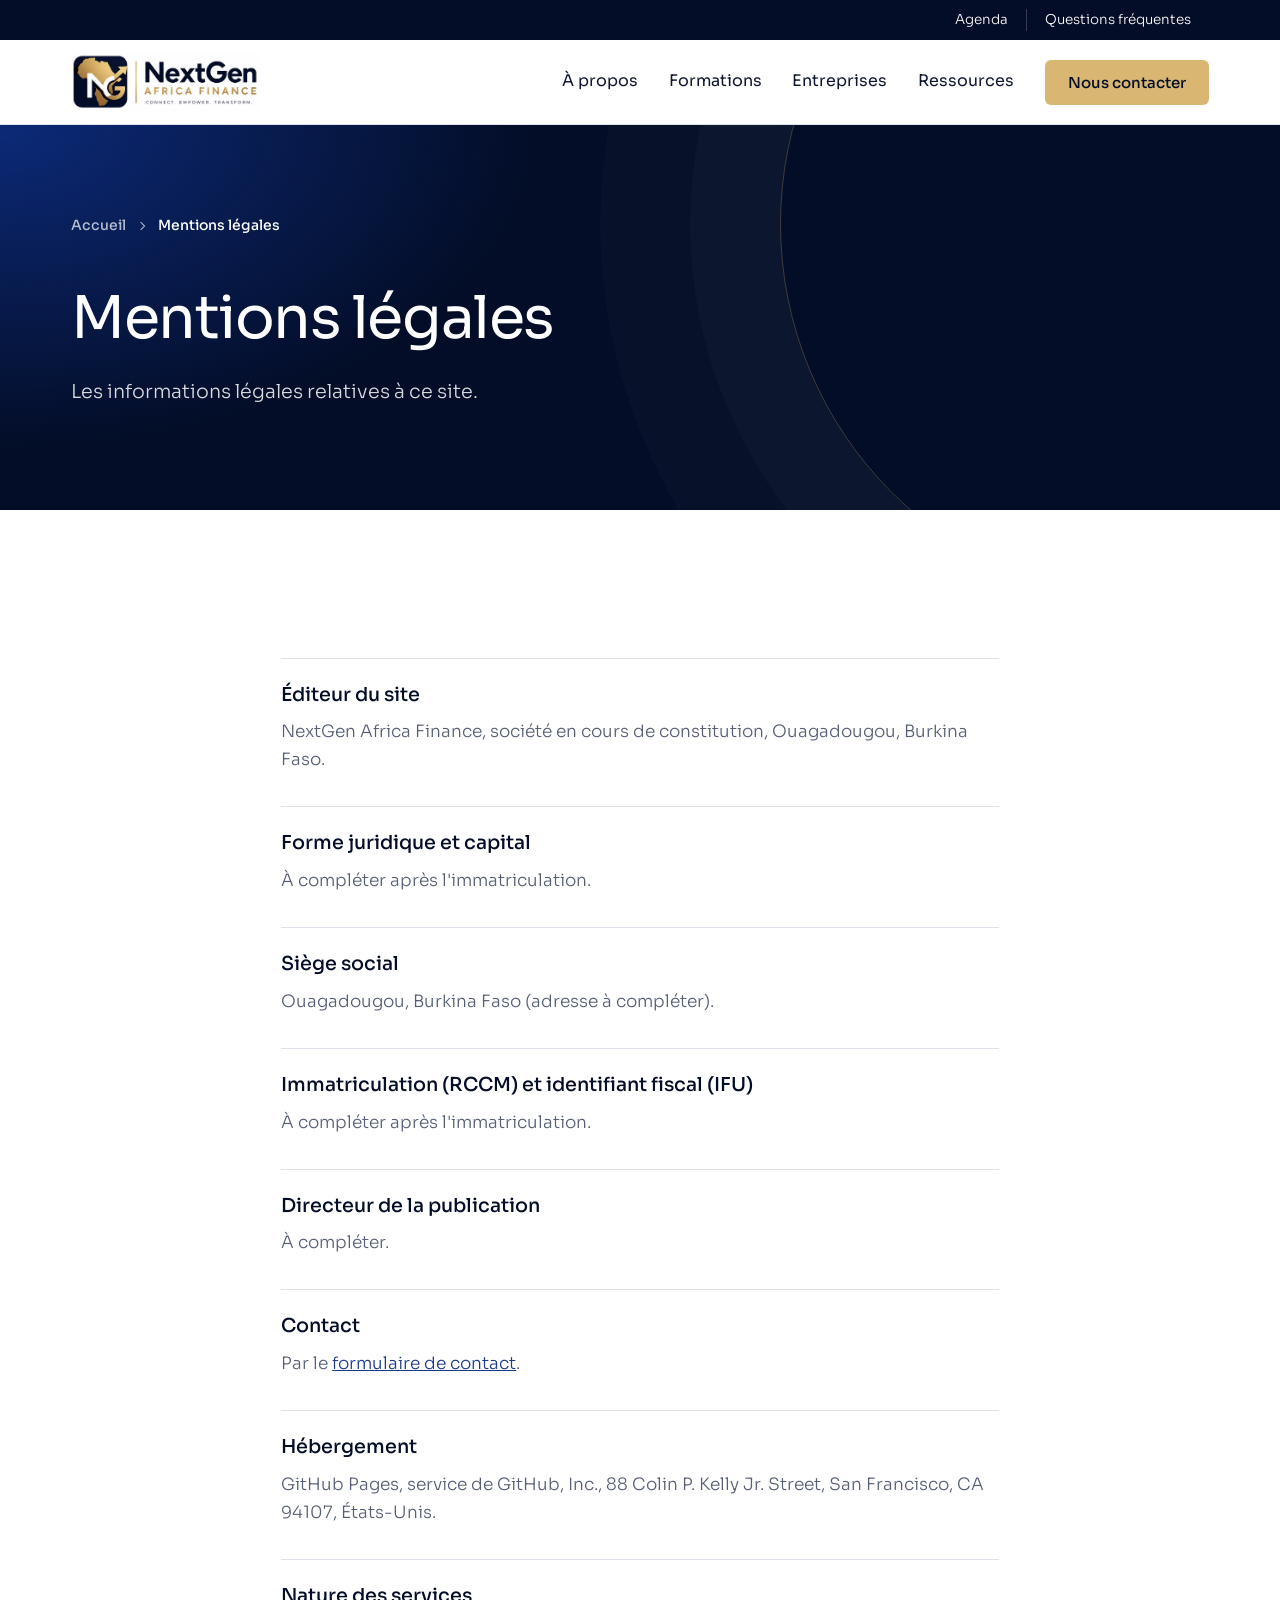
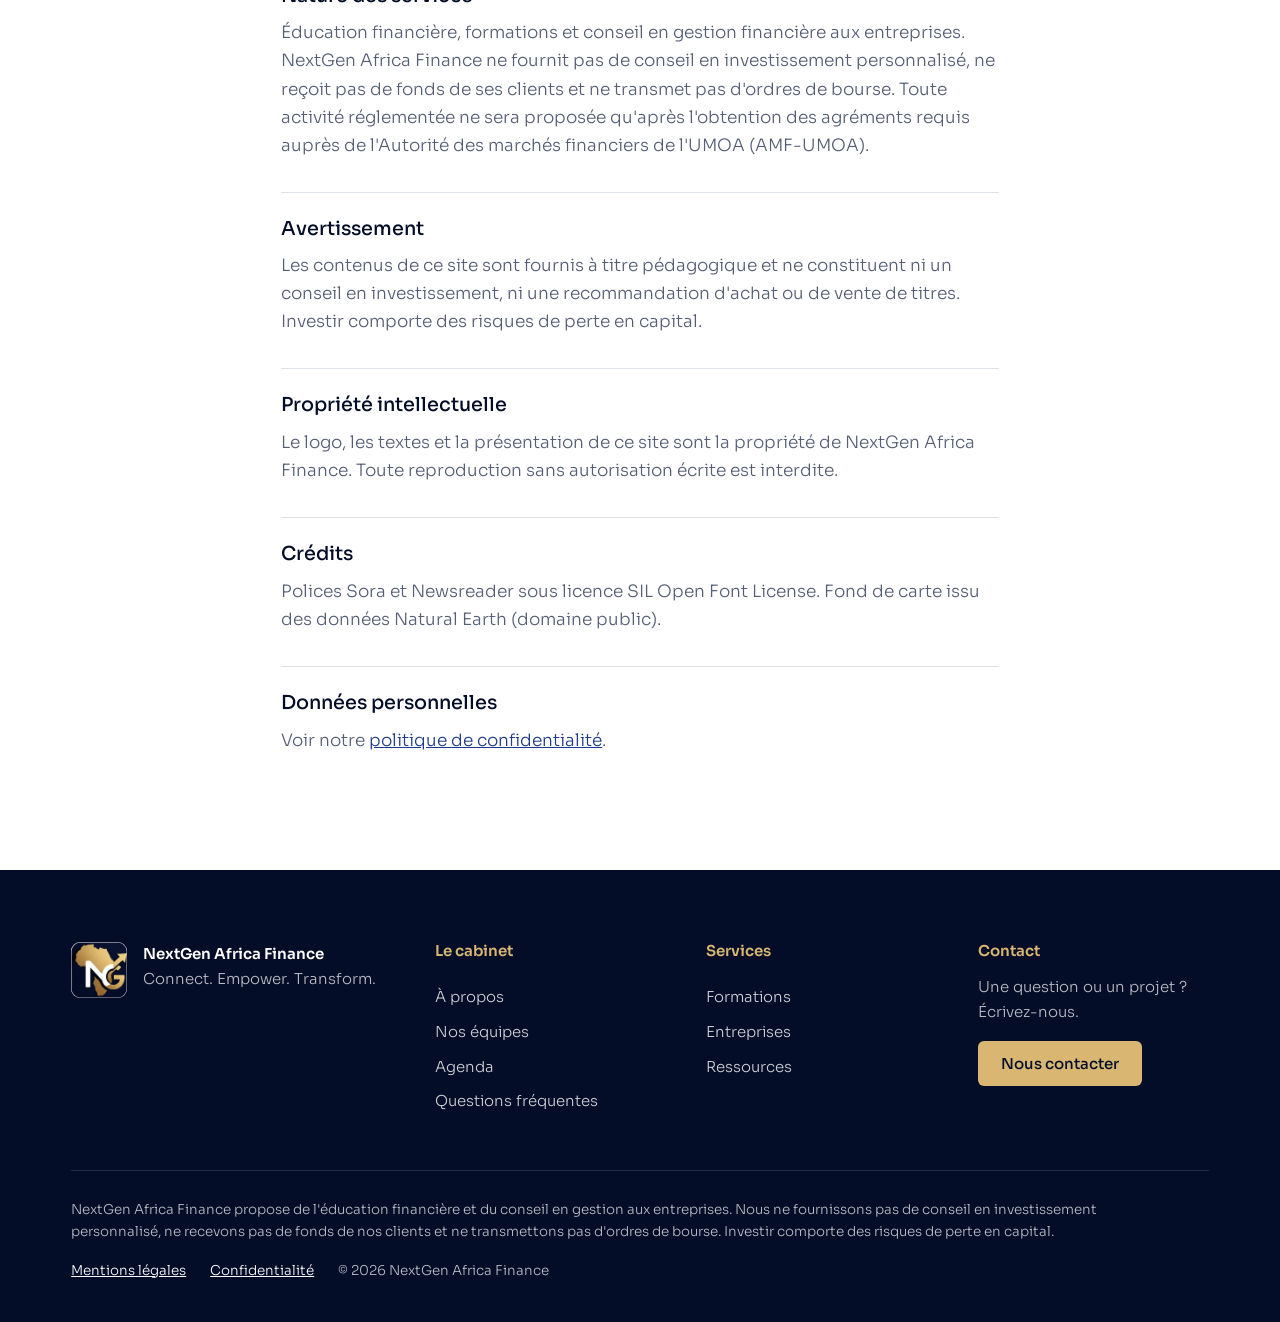
==== commit 08e22a30: "Site complet de dix pages, prêt pour une ouverture au public - Pages : accueil, à propos, formations" ====
--- a/mentions-legales.html
+++ b/mentions-legales.html
@@ -4,41 +4,114 @@
   <meta charset="utf-8">
   <meta name="viewport" content="width=device-width, initial-scale=1">
   <title>Mentions légales – NextGen Africa Finance</title>
-  <meta name="robots" content="noindex">
+  <meta name="description" content="Mentions légales du site NextGen Africa Finance.">
+  <link rel="canonical" href="https://ishaqfadelalexouedraogo-afk.github.io/ngaf-site/mentions-legales.html">
+  <meta name="theme-color" content="#030D27">
+  <meta property="og:type" content="website">
+  <meta property="og:locale" content="fr_FR">
+  <meta property="og:site_name" content="NextGen Africa Finance">
+  <meta property="og:title" content="Mentions légales – NextGen Africa Finance">
+  <meta property="og:description" content="Mentions légales du site NextGen Africa Finance.">
+  <meta property="og:url" content="https://ishaqfadelalexouedraogo-afk.github.io/ngaf-site/mentions-legales.html">
+  <meta property="og:image" content="https://ishaqfadelalexouedraogo-afk.github.io/ngaf-site/assets/img/og-image.png">
+  <meta name="twitter:card" content="summary_large_image">
   <link rel="icon" href="assets/img/favicon.png" type="image/png">
-  <link rel="preconnect" href="https://fonts.googleapis.com">
-  <link rel="preconnect" href="https://fonts.gstatic.com" crossorigin>
-  <link href="https://fonts.googleapis.com/css2?family=Sora:wght@300;400;500;600;700&family=Newsreader:opsz,wght@6..72,400;6..72,500;6..72,600&display=swap" rel="stylesheet">
+  <link rel="apple-touch-icon" href="assets/img/apple-touch-icon.png">
+  <link rel="manifest" href="site.webmanifest">
+  <link rel="preload" href="assets/fonts/sora-latin-400-normal.woff2" as="font" type="font/woff2" crossorigin>
   <link rel="stylesheet" href="assets/css/style.css">
 </head>
 <body>
+<a class="skip-link" href="#contenu">Aller au contenu</a>
+
 <header class="site-header">
+  <div class="topbar">
+    <div class="container topbar-inner">
+      <nav aria-label="Liens rapides">
+        <a href="agenda.html">Agenda</a>
+        <a href="faq.html">Questions fréquentes</a>
+        <a class="js-whatsapp" href="contact.html" hidden>WhatsApp</a>
+      </nav>
+    </div>
+  </div>
   <div class="container nav">
-    <a class="brand" href="index.html" aria-label="NextGen Africa Finance, retour à l'accueil"><img src="assets/img/logo-ngaf.png" alt="NextGen Africa Finance" width="880" height="270"></a>
-    <a class="btn btn-gold" href="index.html">Retour au site</a>
+    <a class="brand" href="index.html" aria-label="NextGen Africa Finance, retour à l'accueil">
+      <img src="assets/img/logo-ngaf.png" alt="NextGen Africa Finance – Connect. Empower. Transform." width="880" height="270">
+    </a>
+    <button class="menu-toggle" aria-expanded="false" aria-controls="menu">
+      <span class="menu-toggle-bars" aria-hidden="true"></span><span class="sr-only">Menu</span>
+    </button>
+    <nav id="menu" class="menu" aria-label="Navigation principale">
+      <a href="a-propos.html">À propos</a>
+      <a href="formations.html">Formations</a>
+      <a href="entreprises.html">Entreprises</a>
+      <a href="ressources.html">Ressources</a>
+      <a class="btn btn-gold" href="contact.html">Nous contacter</a>
+    </nav>
   </div>
 </header>
-<main class="section">
-  <div class="container legal">
-    <h1>Mentions légales</h1>
-    <p>Informations à compléter après l'immatriculation de la société.</p>
-    <dl>
-      <dt>Dénomination</dt><dd>Next Gen Africa Finance</dd>
-      <dt>Forme juridique et capital</dt><dd>À compléter (société en cours de constitution)</dd>
-      <dt>Siège social</dt><dd>Ouagadougou, Burkina Faso (adresse à compléter)</dd>
-      <dt>Immatriculation (RCCM) et identifiant fiscal (IFU)</dt><dd>À compléter</dd>
-      <dt>Directeur de la publication</dt><dd>À compléter</dd>
-      <dt>Hébergement du site</dt><dd>À compléter (par exemple GitHub Pages, Netlify ou Vercel)</dd>
-      <dt>Nature des services</dt><dd>Éducation financière, formations et conseil en gestion financière aux entreprises. NextGen Africa Finance ne fournit pas de conseil en investissement personnalisé, ne reçoit pas de fonds de ses clients et ne transmet pas d'ordres de bourse. Toute activité réglementée ne sera proposée qu'après l'obtention des agréments requis auprès de l'Autorité des marchés financiers de l'UMOA (AMF-UMOA).</dd>
-      <dt>Données personnelles</dt><dd>Le formulaire de contact n'enregistre aucune donnée sur ce site : il ouvre simplement votre messagerie. Les informations que vous nous envoyez servent uniquement à vous répondre.</dd>
-    </dl>
+
+<main id="contenu">
+  <section class="page-hero">
+    <div class="container">
+      <nav class="breadcrumb" aria-label="Fil d'Ariane"><a href="index.html">Accueil</a><span aria-current="page">Mentions légales</span></nav>
+      <h1>Mentions légales</h1>
+      <p class="page-lead">Les informations légales relatives à ce site.</p>
+    </div>
+  </section>
+
+  <section class="section">
+    <div class="container legal">
+      <dl>
+        <dt>Éditeur du site</dt><dd>NextGen Africa Finance, société en cours de constitution, Ouagadougou, Burkina Faso.</dd>
+        <dt>Forme juridique et capital</dt><dd>À compléter après l'immatriculation.</dd>
+        <dt>Siège social</dt><dd>Ouagadougou, Burkina Faso (adresse à compléter).</dd>
+        <dt>Immatriculation (RCCM) et identifiant fiscal (IFU)</dt><dd>À compléter après l'immatriculation.</dd>
+        <dt>Directeur de la publication</dt><dd>À compléter.</dd>
+        <dt>Contact</dt><dd>Par le <a href="contact.html">formulaire de contact</a>.</dd>
+        <dt>Hébergement</dt><dd>GitHub Pages, service de GitHub, Inc., 88 Colin P. Kelly Jr. Street, San Francisco, CA 94107, États-Unis.</dd>
+        <dt>Nature des services</dt><dd>Éducation financière, formations et conseil en gestion financière aux entreprises. NextGen Africa Finance ne fournit pas de conseil en investissement personnalisé, ne reçoit pas de fonds de ses clients et ne transmet pas d'ordres de bourse. Toute activité réglementée ne sera proposée qu'après l'obtention des agréments requis auprès de l'Autorité des marchés financiers de l'UMOA (AMF-UMOA).</dd>
+        <dt>Avertissement</dt><dd>Les contenus de ce site sont fournis à titre pédagogique et ne constituent ni un conseil en investissement, ni une recommandation d'achat ou de vente de titres. Investir comporte des risques de perte en capital.</dd>
+        <dt>Propriété intellectuelle</dt><dd>Le logo, les textes et la présentation de ce site sont la propriété de NextGen Africa Finance. Toute reproduction sans autorisation écrite est interdite.</dd>
+        <dt>Crédits</dt><dd>Polices Sora et Newsreader sous licence SIL Open Font License. Fond de carte issu des données Natural Earth (domaine public).</dd>
+        <dt>Données personnelles</dt><dd>Voir notre <a href="confidentialite.html">politique de confidentialité</a>.</dd>
+      </dl>
+    </div>
+  </section>
+
+</main>
+
+<footer class="site-footer">
+  <div class="container footer-grid">
+    <div class="footer-brand">
+      <img src="assets/img/logo-icon.png" alt="" width="56" height="56">
+      <p><strong>NextGen Africa Finance</strong><br>Connect. Empower. Transform.</p>
+    </div>
+    <nav aria-label="Le cabinet">
+      <h2>Le cabinet</h2>
+      <a href="a-propos.html">À propos</a>
+      <a href="a-propos.html#equipe">Nos équipes</a>
+      <a href="agenda.html">Agenda</a>
+      <a href="faq.html">Questions fréquentes</a>
+    </nav>
+    <nav aria-label="Nos services">
+      <h2>Services</h2>
+      <a href="formations.html">Formations</a>
+      <a href="entreprises.html">Entreprises</a>
+      <a href="ressources.html">Ressources</a>
+    </nav>
+    <div>
+      <h2>Contact</h2>
+      <p>Une question ou un projet&nbsp;? Écrivez-nous.</p>
+      <a class="btn btn-gold" href="contact.html">Nous contacter</a>
+    </div>
   </div>
-</main>
-<footer class="site-footer">
   <div class="container footer-legal">
-    <p><a href="index.html">Accueil</a><span>© <span id="year">2026</span> NextGen Africa Finance</span></p>
+    <p class="disclaimer">NextGen Africa Finance propose de l'éducation financière et du conseil en gestion aux entreprises. Nous ne fournissons pas de conseil en investissement personnalisé, ne recevons pas de fonds de nos clients et ne transmettons pas d'ordres de bourse. Investir comporte des risques de perte en capital.</p>
+    <p><a href="mentions-legales.html">Mentions légales</a><a href="confidentialite.html">Confidentialité</a><span>© <span id="year">2026</span> NextGen Africa Finance</span></p>
   </div>
 </footer>
-<script src="assets/js/main.js"></script>
+
+<script src="assets/js/main.js" defer></script>
 </body>
 </html>
--- a/assets/css/style.css
+++ b/assets/css/style.css
@@ -1,5 +1,12 @@
 /* Next Gen Africa Finance — feuille de style
    Couleurs tirées du logo : bleu nuit #030D27 et or #B89050 */
+@font-face { font-family: "Sora"; font-style: normal; font-weight: 300; font-display: swap; src: url("../fonts/sora-latin-300-normal.woff2") format("woff2"); }
+@font-face { font-family: "Sora"; font-style: normal; font-weight: 400; font-display: swap; src: url("../fonts/sora-latin-400-normal.woff2") format("woff2"); }
+@font-face { font-family: "Sora"; font-style: normal; font-weight: 500; font-display: swap; src: url("../fonts/sora-latin-500-normal.woff2") format("woff2"); }
+@font-face { font-family: "Sora"; font-style: normal; font-weight: 600; font-display: swap; src: url("../fonts/sora-latin-600-normal.woff2") format("woff2"); }
+@font-face { font-family: "Newsreader"; font-style: normal; font-weight: 400; font-display: swap; src: url("../fonts/newsreader-latin-400-normal.woff2") format("woff2"); }
+@font-face { font-family: "Newsreader"; font-style: normal; font-weight: 500; font-display: swap; src: url("../fonts/newsreader-latin-500-normal.woff2") format("woff2"); }
+
 :root {
   --navy-950: #030D27;
   --navy-900: #071A4A;
@@ -36,6 +43,7 @@
 h1, h2, h3 { font-weight: 400; line-height: 1.15; margin: 0; letter-spacing: -0.015em; }
 p { margin: 0; }
 :focus-visible { outline: 3px solid var(--gold-light); outline-offset: 3px; }
+[hidden] { display: none !important; }
 .sr-only { position: absolute; width: 1px; height: 1px; overflow: hidden; clip: rect(0 0 0 0); white-space: nowrap; }
 .skip-link { position: absolute; left: 16px; top: -60px; z-index: 100; background: var(--gold); color: var(--navy-950); padding: 10px 16px; font-weight: 600; }
 .skip-link:focus { top: 12px; }
@@ -121,7 +129,6 @@
 .hero-map .city { fill: #fff; stroke: var(--navy-950); stroke-width: 1.5; }
 .hero-map .hub { fill: var(--navy-950); stroke: #fff; stroke-width: 3; }
 .hero-map .pulse { fill: none; stroke: #fff; stroke-width: 1.5; }
-.map-label { font: 500 19px var(--sans); fill: #fff; paint-order: stroke; stroke: var(--navy-950); stroke-width: 5px; stroke-linejoin: round; }
 .map-legend { display: flex; flex-wrap: wrap; gap: 8px 24px; justify-content: center; margin-top: 12px; font-size: 13.5px; color: rgba(255,255,255,.78); }
 .map-legend span { display: inline-flex; align-items: center; gap: 8px; }
 .key { display: inline-block; width: 12px; height: 12px; }
@@ -194,13 +201,12 @@
   background: radial-gradient(circle at 30% 25%, var(--navy-800), var(--navy-950) 70%);
   box-shadow: inset 0 0 0 1px rgba(217,182,114,.35);
 }
-.member h3 { font-family: var(--serif); font-size: clamp(1.5rem, 2vw, 1.9rem); font-weight: 500; color: #000; }
+.member h3 { font-family: var(--serif); font-size: clamp(1.45rem, 1.9vw, 1.8rem); font-weight: 500; color: #000; }
 .member-role { font-weight: 600; font-size: 16px; margin-top: 14px; padding-bottom: 14px; position: relative; }
 .member-role::after { content: ""; position: absolute; bottom: 0; left: 50%; width: 56px; height: 1px; background: var(--line); transform: translateX(-50%); }
-.member-bio { color: var(--muted); font-size: 15.5px; margin-top: 14px; max-width: 34ch; }
-.mail { margin-top: 26px; width: 42px; height: 42px; border-radius: 50%; background: var(--navy-950); display: grid; place-items: center; transition: background .2s; }
-.mail:hover { background: var(--gold-dark); }
-.mail svg { width: 20px; height: 20px; fill: none; stroke: var(--white); stroke-width: 1.5; }
+.member-bio { color: var(--muted); font-size: 15.5px; margin-top: 16px; padding-top: 16px; max-width: 34ch; position: relative; }
+.member-bio::before { content: ""; position: absolute; top: 0; left: 50%; width: 56px; height: 1px; background: var(--line); transform: translateX(-50%); }
+.member-role + .member-bio::before { display: none; }
 .team-more { text-align: center; margin-top: 48px; }
 
 /* ---------- Agenda ---------- */
@@ -213,15 +219,15 @@
 .text-link { display: inline-block; margin-top: 18px; font-weight: 500; color: var(--royal); text-underline-offset: 5px; }
 
 /* ---------- Contact ---------- */
-.contact { background: linear-gradient(120deg, var(--navy-900), var(--navy-950)); color: var(--white); }
-.contact-grid { display: grid; grid-template-columns: 1fr 1.25fr; gap: clamp(40px, 6vw, 96px); }
-.contact-intro h2 { font-size: clamp(2rem, 3.8vw, 3rem); }
-.contact-intro > p { margin-top: 18px; color: rgba(255,255,255,.8); font-size: 18px; }
-.contact-list { list-style: none; padding: 0; margin: 40px 0 0; }
-.contact-list li { display: grid; grid-template-columns: 110px 1fr; padding: 16px 0; border-top: 1px solid rgba(255,255,255,.15); }
-.contact-list span { color: var(--gold-light); font-weight: 500; font-size: 15px; }
-.contact-list a { color: var(--white); }
-.form { background: var(--white); color: var(--ink); padding: clamp(28px, 4vw, 48px); border-radius: 4px; display: grid; gap: 20px; }
+.contact-grid { display: grid; grid-template-columns: 1fr 1.25fr; gap: clamp(40px, 6vw, 96px); align-items: start; }
+.contact-intro h2 { font-size: clamp(1.9rem, 3.4vw, 2.6rem); color: var(--navy-950); }
+.contact-intro > p { margin-top: 18px; color: var(--muted); font-size: 17.5px; }
+.contact-list { list-style: none; padding: 0; margin: 36px 0 0; }
+.contact-list li { display: grid; grid-template-columns: 110px 1fr; padding: 16px 0; border-top: 1px solid var(--line); }
+.contact-list li:last-child { border-bottom: 1px solid var(--line); }
+.contact-list span { color: var(--gold-dark); font-weight: 500; font-size: 15px; }
+.contact-list a { color: var(--royal); }
+.form { background: var(--mist); color: var(--ink); padding: clamp(28px, 4vw, 48px); border-radius: 4px; border-top: 4px solid var(--gold); display: grid; gap: 20px; }
 .form-row { display: grid; grid-template-columns: 1fr 1fr; gap: 20px; }
 .form label { display: grid; gap: 8px; font-weight: 500; font-size: 14.5px; color: var(--navy-950); }
 .form input, .form select, .form textarea {
@@ -287,8 +293,7 @@
   .brand img { height: 44px; }
   .hero { min-height: 0; }
   .hero-inner { padding-top: 48px; padding-bottom: 64px; }
-  .map-label { font-size: 24px; }
-  .btn-lg { width: 100%; }
+    .btn-lg { width: 100%; }
   .intro-grid, .contact-grid, .form-row, .commit-list { grid-template-columns: 1fr; }
   .facts { grid-template-columns: 1fr 1fr; }
   .facts div:nth-child(3) { padding-left: 0; border-left: 0; }
@@ -306,3 +311,146 @@
 .legal dl { margin: 32px 0 0; }
 .legal dt { font-size: 1.2rem; font-weight: 500; color: var(--navy-950); margin-top: 32px; padding-top: 20px; border-top: 1px solid var(--line); }
 .legal dd { margin: 8px 0 0; color: var(--muted); }
+
+/* =================== Pages intérieures =================== */
+.menu a[aria-current="page"]:not(.btn) { border-bottom-color: var(--gold); font-weight: 500; }
+.topbar a[aria-current="page"] { color: var(--gold-light); }
+.page-hero {
+  color: var(--white); position: relative; overflow: hidden;
+  background: radial-gradient(ellipse 60% 120% at 0% 0%, var(--navy-800) 0%, transparent 70%), var(--navy-950);
+  padding: clamp(48px, 7vw, 96px) 0 clamp(56px, 8vw, 104px);
+}
+.page-hero::after {
+  content: ""; position: absolute; width: 760px; height: 760px; right: -260px; top: -280px; border-radius: 50%;
+  border: 1px solid rgba(217,182,114,.28); box-shadow: 0 0 0 90px rgba(255,255,255,.02), 0 0 0 180px rgba(255,255,255,.015);
+  pointer-events: none;
+}
+.page-hero .container { position: relative; z-index: 1; }
+.page-hero h1 { font-size: clamp(2.2rem, 4.6vw, 3.8rem); max-width: 22ch; letter-spacing: -0.025em; }
+.page-lead { font-size: clamp(1.05rem, 1.5vw, 1.3rem); max-width: 40em; margin-top: 24px; color: rgba(255,255,255,.85); }
+.page-hero-tall { min-height: 60vh; display: flex; align-items: center; }
+.error-code { font-family: var(--serif); font-size: clamp(4rem, 10vw, 7rem); color: var(--gold-light); line-height: 1; margin-bottom: 16px; }
+.breadcrumb { display: flex; flex-wrap: wrap; font-size: 14px; font-weight: 500; margin-bottom: clamp(28px, 4vw, 48px); }
+.breadcrumb a { color: rgba(255,255,255,.7); text-decoration: none; }
+.breadcrumb a:hover { color: var(--white); text-decoration: underline; }
+.breadcrumb a::after { content: ""; display: inline-block; width: 6px; height: 6px; border-top: 1.5px solid currentColor; border-right: 1.5px solid currentColor; transform: rotate(45deg); margin: 0 14px 1px 12px; }
+.breadcrumb span { color: var(--white); }
+
+.section-mist { background: var(--mist); }
+.section-dark { background: var(--navy-950); color: var(--white); }
+.section-dark h2 { color: var(--white); }
+.section-gap { margin-top: clamp(64px, 8vw, 104px); }
+.split { display: grid; grid-template-columns: 1fr 1.6fr; gap: clamp(32px, 6vw, 96px); align-items: start; }
+.split > h2, .split h2 { font-size: clamp(1.9rem, 3.4vw, 2.7rem); color: var(--navy-950); display: flex; flex-wrap: wrap; align-items: center; gap: 12px; }
+.section-dark .split h2 { color: var(--white); }
+.split-lead { margin-top: 18px; font-size: 18px; color: var(--muted); }
+.section-dark .split-lead { color: rgba(255,255,255,.8); }
+.prose { font-size: 17.5px; line-height: 1.75; }
+.prose > * + * { margin-top: 1em; }
+.prose h2 { font-size: clamp(1.7rem, 3vw, 2.3rem); color: var(--navy-950); margin-top: 0; }
+.prose h3 { font-size: 1.3rem; font-weight: 500; color: var(--navy-950); margin-top: 1.6em; }
+.prose ul, .prose ol { padding-left: 1.3em; }
+.prose li + li { margin-top: .4em; }
+.prose strong { font-weight: 600; }
+.prose-light { color: rgba(255,255,255,.85); }
+.prose-light a:not(.btn) { color: var(--gold-light); }
+.notice { border-left: 3px solid var(--gold); background: #FAF5EA; padding: 16px 20px; font-size: 15.5px; color: var(--ink); margin-top: 32px; }
+.notice-info { margin: 0 0 clamp(48px, 6vw, 72px); background: var(--mist); border-left-color: var(--royal); }
+.notice a { color: var(--royal); font-weight: 500; }
+
+.pillars { display: grid; grid-template-columns: repeat(3, 1fr); gap: clamp(24px, 4vw, 56px); }
+.pillars h3 { font-family: var(--serif); font-size: 2rem; color: var(--navy-950); padding-top: 18px; border-top: 2px solid var(--gold); margin-bottom: 12px; }
+.pillars p { color: var(--muted); }
+
+.dodont { display: grid; grid-template-columns: 1fr 1fr; gap: 6px; }
+.dodont > div { padding: clamp(28px, 4vw, 44px); }
+.dodont .do { background: var(--mist); }
+.dodont .dont { background: var(--navy-950); color: rgba(255,255,255,.85); }
+.dodont h3 { font-size: 1.4rem; font-weight: 500; margin-bottom: 20px; color: var(--navy-950); }
+.dodont .dont h3 { color: var(--gold-light); }
+.dodont ul { list-style: none; margin: 0; padding: 0; }
+.dodont li { position: relative; padding: 12px 0 12px 34px; border-top: 1px solid rgba(127,140,170,.25); }
+.dodont li::before { content: ""; position: absolute; left: 4px; top: 19px; width: 14px; height: 8px; border-left: 2px solid var(--royal); border-bottom: 2px solid var(--royal); transform: rotate(-45deg); }
+.dodont .dont li::before { width: 16px; height: 2px; border: 0; background: var(--gold-light); top: 24px; transform: rotate(45deg); box-shadow: none; }
+.dodont .dont li::after { content: ""; position: absolute; left: 4px; top: 24px; width: 16px; height: 2px; background: var(--gold-light); transform: rotate(-45deg); }
+
+.courses { display: grid; gap: 24px; }
+.course { border: 1px solid var(--line); display: grid; grid-template-columns: minmax(220px, 1fr) 2.2fr; scroll-margin-top: 110px; }
+.course-head { background: var(--navy-950); color: var(--white); padding: 36px 32px; }
+.course-level { font-size: 14px; font-weight: 500; color: var(--gold-light); margin-bottom: 8px; }
+.course-head h3 { font-family: var(--serif); font-size: 2rem; margin-bottom: 18px; }
+.course-head p:last-child { color: rgba(255,255,255,.8); font-size: 15.5px; }
+.course-head strong { color: var(--white); font-weight: 500; }
+.course-body { display: grid; grid-template-columns: 1fr 1.25fr; gap: 32px; padding: 36px 32px; }
+.course-body h4 { font-size: 15px; font-weight: 600; color: var(--gold-dark); margin: 0 0 14px; }
+.course-body ul, .course-body ol { margin: 0; padding-left: 1.2em; color: var(--ink); font-size: 16px; }
+.course-body li + li { margin-top: 8px; }
+
+.offer-grid { display: grid; grid-template-columns: repeat(3, 1fr); gap: 0; border-top: 1px solid var(--line); }
+.offer-grid > div { padding: 32px 32px 36px 0; border-bottom: 1px solid var(--line); }
+.offer-grid > div:not(:nth-child(3n+1)) { padding-left: 32px; border-left: 1px solid var(--line); }
+.offer-grid h3 { font-size: 1.25rem; font-weight: 500; color: var(--navy-950); margin-bottom: 10px; }
+.offer-grid p { color: var(--muted); font-size: 16px; }
+.check-list { list-style: none; margin: 0; padding: 0; }
+.check-list li { position: relative; padding: 18px 0 18px 40px; border-top: 1px solid var(--line); font-size: 18px; }
+.check-list li:last-child { border-bottom: 1px solid var(--line); }
+.check-list li::before { content: ""; position: absolute; left: 6px; top: 25px; width: 14px; height: 8px; border-left: 2px solid var(--gold-dark); border-bottom: 2px solid var(--gold-dark); transform: rotate(-45deg); }
+
+.service h3 a { color: inherit; text-decoration: none; }
+.service h3 a::after { content: ""; position: absolute; inset: 0; }
+.service { position: relative; transition: background .2s; }
+.service:hover { background: rgba(255,255,255,.6); }
+.service:hover h3 a { text-decoration: underline; text-decoration-color: var(--gold); text-underline-offset: 5px; }
+
+.cta-band { background: linear-gradient(110deg, var(--navy-800), var(--navy-950) 70%); color: var(--white); padding: clamp(56px, 7vw, 88px) 0; }
+.cta-inner { display: flex; flex-wrap: wrap; align-items: center; justify-content: space-between; gap: 32px; }
+.cta-inner h2 { font-size: clamp(1.8rem, 3.2vw, 2.6rem); }
+.cta-inner p { margin-top: 12px; color: rgba(255,255,255,.82); max-width: 38em; font-size: 17.5px; }
+.cta-actions { display: flex; flex-wrap: wrap; gap: 14px; }
+
+.resources { display: grid; grid-template-columns: 260px 1fr; gap: clamp(32px, 6vw, 88px); align-items: start; }
+.toc { position: sticky; top: 140px; display: flex; flex-direction: column; border-left: 2px solid var(--line); }
+.toc h2 { font-size: 14px; font-weight: 600; color: var(--muted); padding: 0 0 12px 20px; }
+.toc a { padding: 9px 0 9px 20px; margin-left: -2px; border-left: 2px solid transparent; color: var(--ink); text-decoration: none; font-size: 15.5px; }
+.toc a:hover { border-left-color: var(--gold); color: var(--royal); }
+.guides { display: grid; gap: clamp(56px, 7vw, 88px); min-width: 0; }
+.guide { scroll-margin-top: 120px; }
+.guide-kicker { font-size: 14px; font-weight: 600; color: var(--gold-dark); margin-bottom: 6px; }
+.guide h2 { font-size: clamp(1.8rem, 3.2vw, 2.5rem); color: var(--navy-950); }
+.glossary { margin: 28px 0 0; display: grid; grid-template-columns: 1fr 1fr; gap: 0 40px; }
+.glossary div { padding: 18px 0; border-top: 1px solid var(--line); }
+.glossary dt { font-weight: 600; color: var(--navy-950); }
+.glossary dd { margin: 6px 0 0; color: var(--muted); font-size: 15.5px; }
+
+.faq-wrap { max-width: 880px; }
+.faq-cat { font-size: clamp(1.5rem, 2.6vw, 2rem); color: var(--navy-950); margin: 56px 0 16px; }
+.faq-cat:first-child { margin-top: 0; }
+.faq details { border-top: 1px solid var(--line); }
+.faq details:last-child { border-bottom: 1px solid var(--line); }
+.faq summary { cursor: pointer; list-style: none; padding: 22px 48px 22px 0; font-size: 18px; font-weight: 500; color: var(--navy-950); position: relative; }
+.faq summary::-webkit-details-marker { display: none; }
+.faq summary::after { content: ""; position: absolute; right: 8px; top: 28px; width: 10px; height: 10px; border-right: 2px solid var(--gold-dark); border-bottom: 2px solid var(--gold-dark); transform: rotate(45deg); transition: transform .2s; }
+.faq details[open] summary::after { transform: rotate(-135deg); top: 33px; }
+.faq details p { padding: 0 48px 24px 0; color: var(--muted); }
+
+.contact .notice, .contact-intro .notice { font-size: 15px; }
+.form-success { color: #0B6B3A; background: #E8F5EE; padding: 14px 16px; font-weight: 500; }
+.legal-date { color: var(--muted); font-size: 14.5px; margin-top: 40px; }
+.legal.prose h2 { font-size: 1.4rem; margin-top: 2em; }
+.legal.prose h2:first-child { margin-top: 0; }
+
+@media (max-width: 1080px) {
+  .split, .resources { grid-template-columns: 1fr; }
+  .toc { position: static; }
+  .course { grid-template-columns: 1fr; }
+  .offer-grid { grid-template-columns: 1fr 1fr; }
+  .offer-grid > div, .offer-grid > div:not(:nth-child(3n+1)) { padding: 28px 24px 32px 0; border-left: 0; }
+  .offer-grid > div:nth-child(2n) { padding-left: 24px; border-left: 1px solid var(--line); }
+}
+@media (max-width: 720px) {
+  .pillars, .dodont, .course-body, .offer-grid, .glossary { grid-template-columns: 1fr; }
+  .offer-grid > div, .offer-grid > div:nth-child(2n) { padding: 24px 0; border-left: 0; }
+  .course-head, .course-body { padding: 28px 22px; }
+  .cta-actions { width: 100%; }
+  .footer-legal p:last-child { flex-direction: column; }
+}
